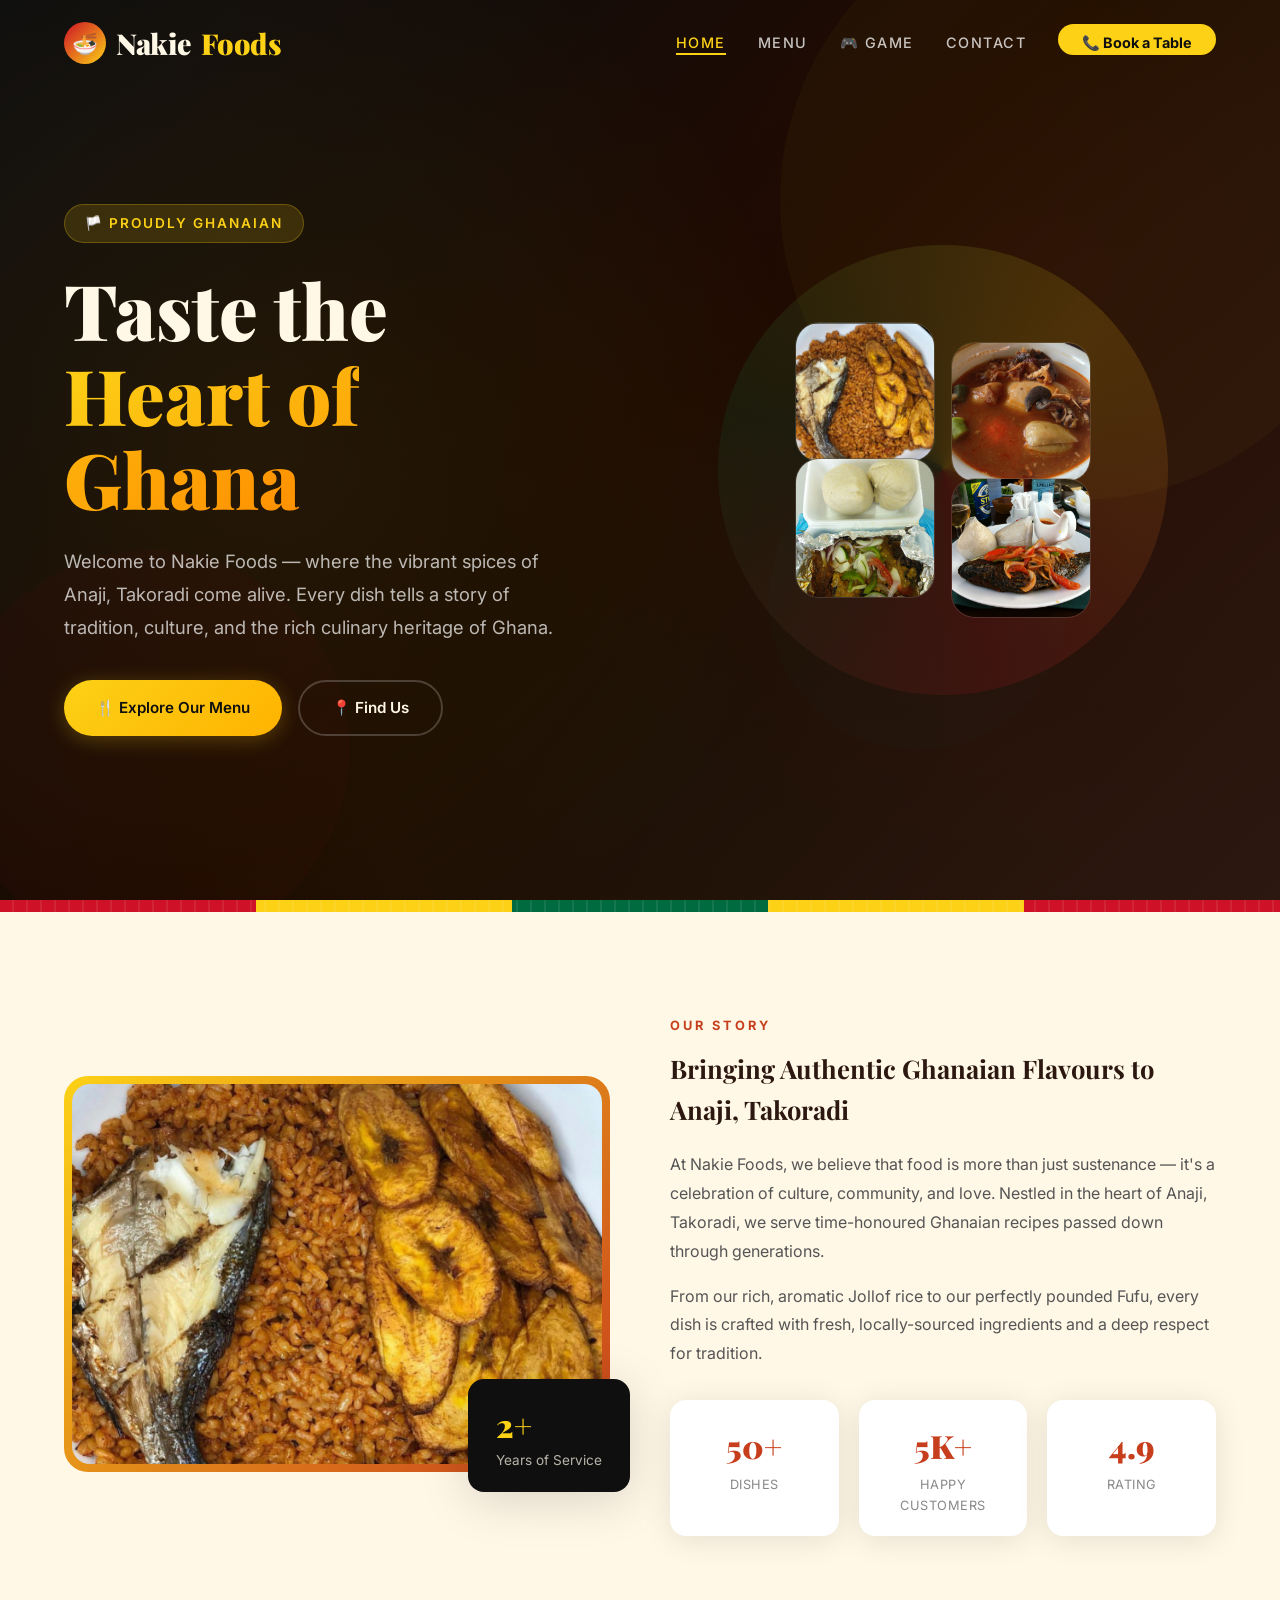
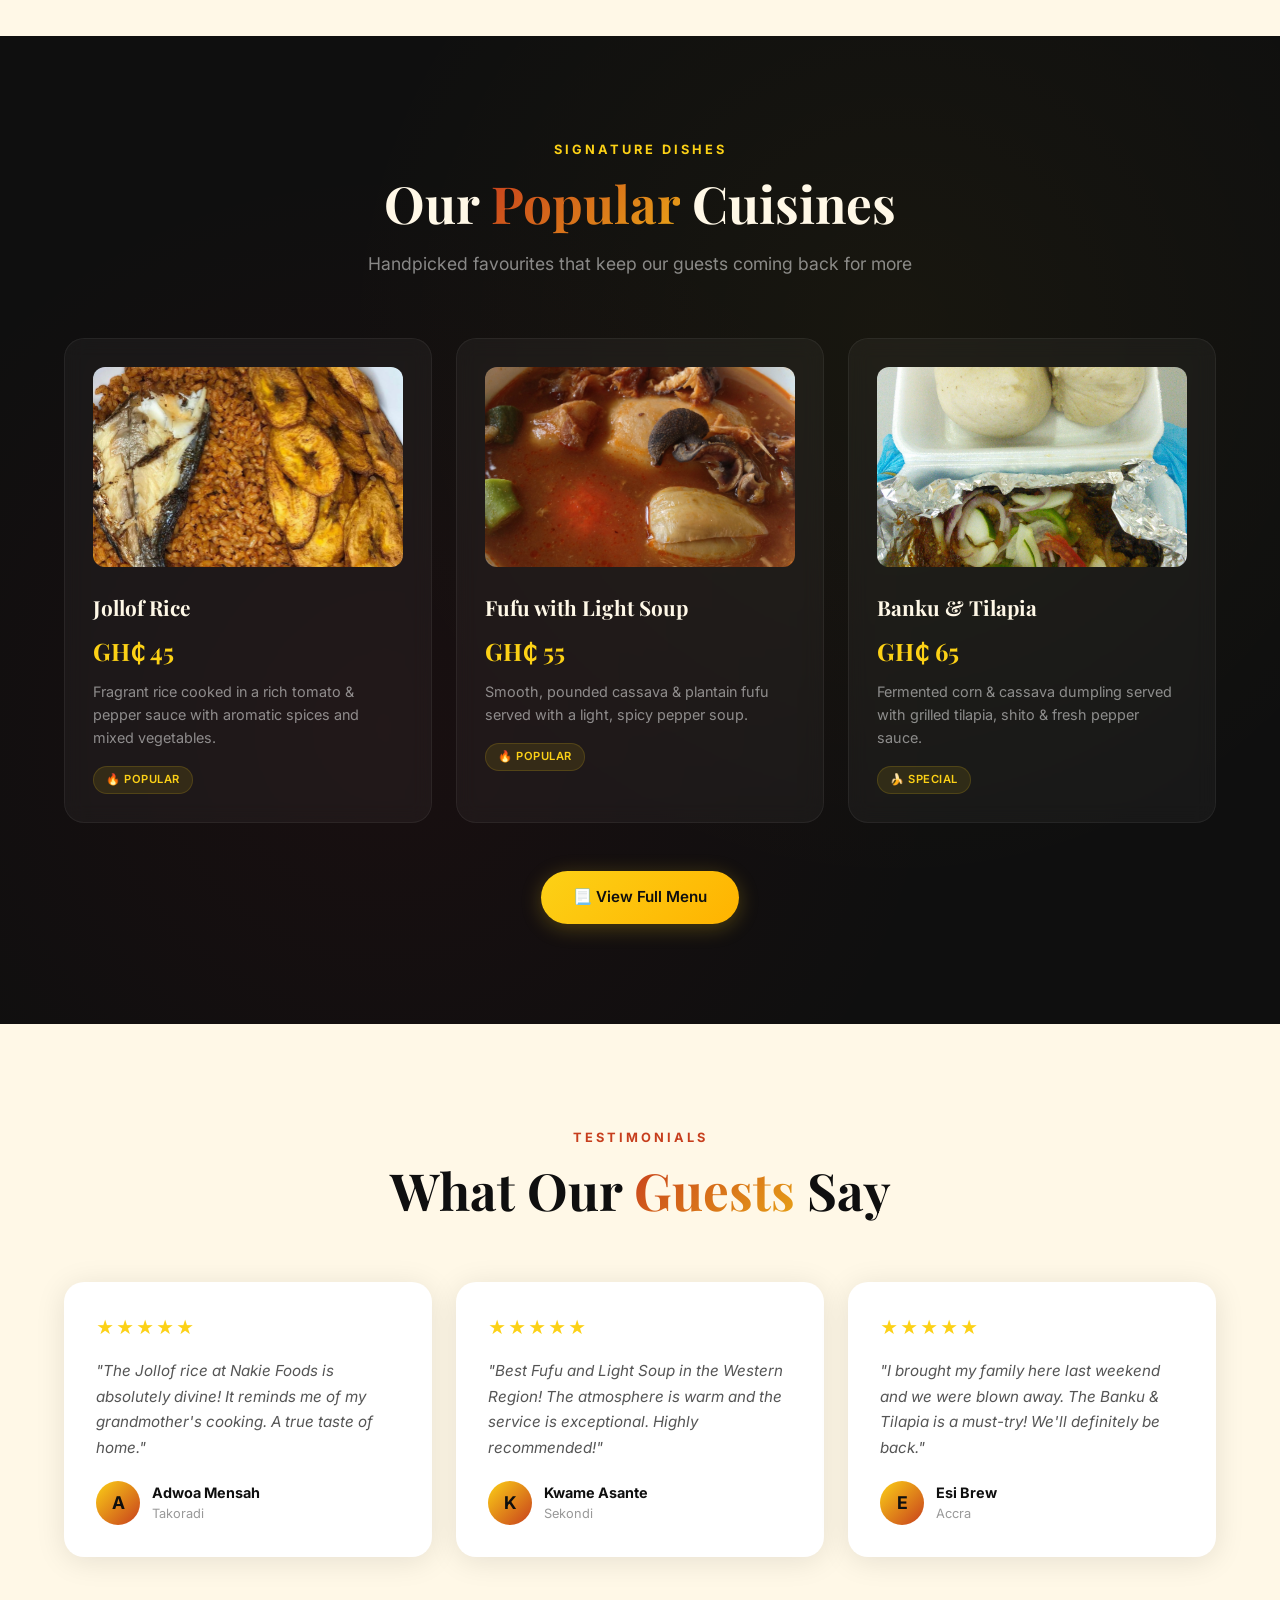
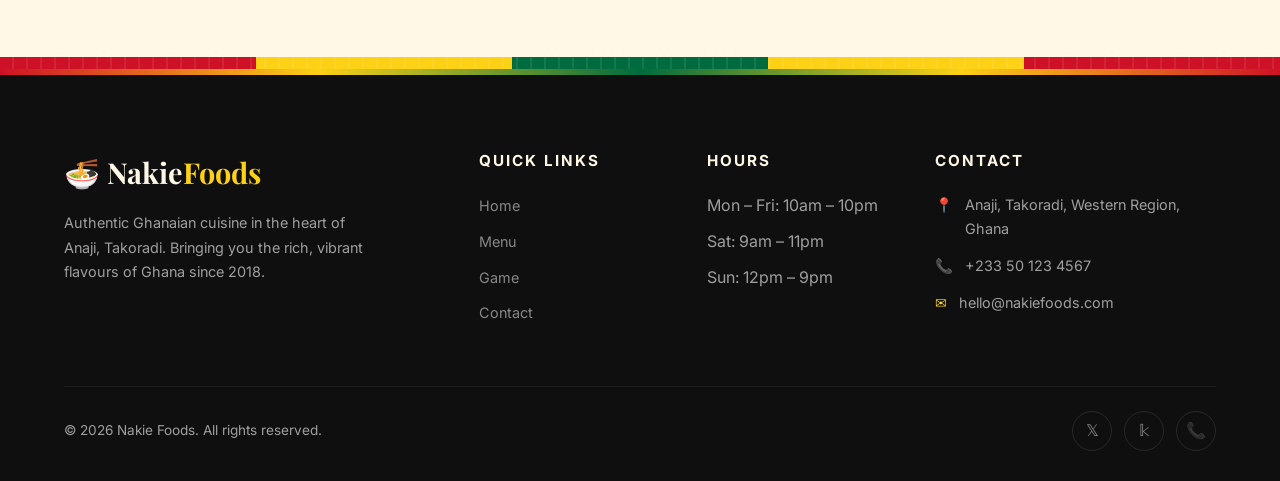
==== index.html @ 51af8682 "Initial commit - Nakie Foods restaurant website with fufu pounding mini-game" ====
<!DOCTYPE html>
<html lang="en">
<head>
  <meta charset="UTF-8">
  <meta name="viewport" content="width=device-width, initial-scale=1.0">
  <meta name="description" content="Nakie Foods - Authentic Ghanaian Cuisine in Anaji, Takoradi. Experience the rich flavors of Ghana with our traditional dishes.">
  <title>Nakie Foods | Authentic Ghanaian Cuisine – Anaji, Takoradi</title>
  <link rel="stylesheet" href="css/style.css">
</head>
<body>

<div class="loader" id="loader">
  <div class="loader-spinner"></div>
</div>

<nav class="nav" id="nav">
  <div class="container">
    <a href="index.html" class="nav-logo">
      <span class="logo-icon">&#127836;</span>
      Nakie<span>Foods</span>
    </a>
    <button class="hamburger" id="hamburger" aria-label="Menu">
      <span></span><span></span><span></span>
    </button>
    <ul class="nav-links" id="navLinks">
      <li><a href="index.html" class="active">Home</a></li>
      <li><a href="menu.html">Menu</a></li>
      <li><a href="game.html">&#127918; Game</a></li>
      <li><a href="contact.html">Contact</a></li>
      <li><a href="contact.html" class="nav-cta">&#128222; Book a Table</a></li>
    </ul>
  </div>
</nav>

<section class="hero">
  <div class="hero-pattern">
    <div class="shape"></div>
    <div class="shape"></div>
    <div class="shape"></div>
  </div>
  <div class="container">
    <div class="hero-content">
      <div class="hero-text">
        <div class="badge">&#127987;&#65039; Proudly Ghanaian</div>
        <h1>
          Taste the<br>
          <span class="highlight">Heart of Ghana</span>
        </h1>
        <p>
          Welcome to Nakie Foods — where the vibrant spices of Anaji, Takoradi come alive.
          Every dish tells a story of tradition, culture, and the rich culinary heritage of Ghana.
        </p>
        <div class="hero-buttons">
          <a href="menu.html" class="btn btn-primary">&#127860; Explore Our Menu</a>
          <a href="contact.html" class="btn btn-outline">&#128205; Find Us</a>
        </div>
      </div>
      <div class="hero-visual">
        <div class="plate"></div>
        <div class="food-grid">
          <div class="food-item">
            <img src="images/jollof-rice.jpg" alt="Jollof Rice" class="food-img" loading="lazy">
            <span>Jollof</span>
          </div>
          <div class="food-item">
            <img src="images/fufu-light-soup.jpg" alt="Fufu" class="food-img" loading="lazy">
            <span>Fufu</span>
          </div>
          <div class="food-item">
            <img src="images/banku-tilapia.jpg" alt="Banku &amp; Tilapia" class="food-img" loading="lazy">
            <span>Banku</span>
          </div>
          <div class="food-item">
            <img src="images/grilled-tilapia.jpg" alt="Grills" class="food-img" loading="lazy">
            <span>Grills</span>
          </div>
        </div>
      </div>
    </div>
  </div>
</section>

<div class="kente-strip"></div>

<section class="about" id="about">
  <div class="container">
    <div class="about-grid">
      <div class="about-image reveal">
        <div class="frame">
          <img src="images/jollof-rice.jpg" alt="Nakie Foods Jollof Rice" class="about-img">
        </div>
        <div class="floating-card">
          <div class="number">2+</div>
          <div class="label">Years of Service</div>
        </div>
      </div>
      <div class="about-text reveal">
        <span class="section-header" style="text-align:left;margin-bottom:16px;">
          <span class="subtitle">Our Story</span>
        </span>
        <h3>Bringing Authentic Ghanaian Flavours to Anaji, Takoradi</h3>
        <p>
          At Nakie Foods, we believe that food is more than just sustenance — it's a celebration
          of culture, community, and love. Nestled in the heart of Anaji, Takoradi, we serve
          time-honoured Ghanaian recipes passed down through generations.
        </p>
        <p>
          From our rich, aromatic Jollof rice to our perfectly pounded Fufu, every dish is
          crafted with fresh, locally-sourced ingredients and a deep respect for tradition.
        </p>
        <div class="about-stats">
          <div class="stat">
            <div class="number">50+</div>
            <div class="label">Dishes</div>
          </div>
          <div class="stat">
            <div class="number">5K+</div>
            <div class="label">Happy Customers</div>
          </div>
          <div class="stat">
            <div class="number">4.9</div>
            <div class="label">Rating</div>
          </div>
        </div>
      </div>
    </div>
  </div>
</section>

<section class="menu-preview" id="menu">
  <div class="container">
    <div class="section-header reveal">
      <span class="subtitle">Signature Dishes</span>
      <h2>Our <span class="highlight">Popular</span> Cuisines</h2>
      <p>Handpicked favourites that keep our guests coming back for more</p>
    </div>
    <div class="menu-grid">
      <div class="menu-card reveal">
        <img src="images/jollof-rice.jpg" alt="Jollof Rice" class="card-img" loading="lazy">
        <h3>Jollof Rice</h3>
        <div class="price">GH&#x20B5; 45</div>
        <p class="desc">Fragrant rice cooked in a rich tomato &amp; pepper sauce with aromatic spices and mixed vegetables.</p>
        <span class="tag">&#128293; Popular</span>
      </div>
      <div class="menu-card reveal">
        <img src="images/fufu-light-soup.jpg" alt="Fufu with Light Soup" class="card-img" loading="lazy">
        <h3>Fufu with Light Soup</h3>
        <div class="price">GH&#x20B5; 55</div>
        <p class="desc">Smooth, pounded cassava &amp; plantain fufu served with a light, spicy pepper soup.</p>
        <span class="tag">&#128293; Popular</span>
      </div>
      <div class="menu-card reveal">
        <img src="images/banku-tilapia.jpg" alt="Banku &amp; Tilapia" class="card-img" loading="lazy">
        <h3>Banku &amp; Tilapia</h3>
        <div class="price">GH&#x20B5; 65</div>
        <p class="desc">Fermented corn &amp; cassava dumpling served with grilled tilapia, shito &amp; fresh pepper sauce.</p>
        <span class="tag">&#127820; Special</span>
      </div>
    </div>
    <div class="menu-cta reveal">
      <a href="menu.html" class="btn btn-primary">&#128195; View Full Menu</a>
    </div>
  </div>
</section>

<section class="testimonials">
  <div class="container">
    <div class="section-header reveal">
      <span class="subtitle">Testimonials</span>
      <h2>What Our <span class="highlight">Guests</span> Say</h2>
    </div>
    <div class="testimonial-grid">
      <div class="testimonial-card reveal">
        <div class="stars">&#9733;&#9733;&#9733;&#9733;&#9733;</div>
        <blockquote>"The Jollof rice at Nakie Foods is absolutely divine! It reminds me of my grandmother's cooking. A true taste of home."</blockquote>
        <div class="author">
          <div class="avatar">A</div>
          <div>
            <div class="name">Adwoa Mensah</div>
            <div class="handle">Takoradi</div>
          </div>
        </div>
      </div>
      <div class="testimonial-card reveal">
        <div class="stars">&#9733;&#9733;&#9733;&#9733;&#9733;</div>
        <blockquote>"Best Fufu and Light Soup in the Western Region! The atmosphere is warm and the service is exceptional. Highly recommended!"</blockquote>
        <div class="author">
          <div class="avatar">K</div>
          <div>
            <div class="name">Kwame Asante</div>
            <div class="handle">Sekondi</div>
          </div>
        </div>
      </div>
      <div class="testimonial-card reveal">
        <div class="stars">&#9733;&#9733;&#9733;&#9733;&#9733;</div>
        <blockquote>"I brought my family here last weekend and we were blown away. The Banku &amp; Tilapia is a must-try! We'll definitely be back."</blockquote>
        <div class="author">
          <div class="avatar">E</div>
          <div>
            <div class="name">Esi Brew</div>
            <div class="handle">Accra</div>
          </div>
        </div>
      </div>
    </div>
  </div>
</section>

<div class="kente-strip"></div>

<footer class="footer">
  <div class="container">
    <div class="footer-grid">
      <div class="footer-brand">
        <h3>&#127836; Nakie<span>Foods</span></h3>
        <p>Authentic Ghanaian cuisine in the heart of Anaji, Takoradi. Bringing you the rich, vibrant flavours of Ghana since 2018.</p>
      </div>
      <div class="footer-col">
        <h4>Quick Links</h4>
        <ul>
          <li><a href="index.html">Home</a></li>
          <li><a href="menu.html">Menu</a></li>
          <li><a href="game.html">Game</a></li>
          <li><a href="contact.html">Contact</a></li>
        </ul>
      </div>
      <div class="footer-col">
        <h4>Hours</h4>
        <ul>
          <li>Mon – Fri: 10am – 10pm</li>
          <li>Sat: 9am – 11pm</li>
          <li>Sun: 12pm – 9pm</li>
        </ul>
      </div>
      <div class="footer-col">
        <h4>Contact</h4>
        <div class="contact-item">
          <span class="icon">&#128205;</span>
          <span>Anaji, Takoradi, Western Region, Ghana</span>
        </div>
        <div class="contact-item">
          <span class="icon">&#128222;</span>
          <span>+233 50 123 4567</span>
        </div>
        <div class="contact-item">
          <span class="icon">&#9993;</span>
          <span>hello@nakiefoods.com</span>
        </div>
      </div>
    </div>
    <div class="footer-bottom">
      <span>&copy; 2026 Nakie Foods. All rights reserved.</span>
      <div class="footer-socials">
        <a href="#" aria-label="Instagram">&#120143;</a>
        <a href="#" aria-label="Facebook">&#120156;</a>
        <a href="#" aria-label="WhatsApp">&#128222;</a>
      </div>
    </div>
  </div>
</footer>

<script src="js/script.js"></script>
</body>
</html>
---- css/style.css ----
@import url('https://fonts.googleapis.com/css2?family=Playfair+Display:ital,wght@0,400;0,700;0,900;1,700&family=Inter:wght@300;400;600;700;800&family=DM+Sans:wght@400;500;700&display=swap');

:root {
  --red: #CE1126;
  --gold: #FCD116;
  --green: #006B3F;
  --black: #0F0F0F;
  --cream: #FFF8E7;
  --terracotta: #C73E1D;
  --warm-brown: #8B4513;
  --dark-brown: #2C1810;
  --spice: #E8A317;
  --font-display: 'Playfair Display', serif;
  --font-body: 'Inter', sans-serif;
  --font-alt: 'DM Sans', sans-serif;
  --shadow: 0 4px 30px rgba(0,0,0,0.1);
  --shadow-lg: 0 8px 50px rgba(0,0,0,0.15);
  --transition: 0.4s cubic-bezier(0.25, 0.46, 0.45, 0.94);
}

*, *::before, *::after { margin: 0; padding: 0; box-sizing: border-box; }

html {
  scroll-behavior: smooth;
  font-size: 16px;
}

body {
  font-family: var(--font-body);
  color: var(--black);
  background: var(--cream);
  overflow-x: hidden;
  line-height: 1.6;
}

::selection {
  background: var(--gold);
  color: var(--black);
}

.container {
  max-width: 1200px;
  margin: 0 auto;
  padding: 0 24px;
}

/* ─── PATTERN OVERLAYS ─── */
.pattern-bg {
  position: relative;
}
.pattern-bg::before {
  content: '';
  position: absolute;
  inset: 0;
  opacity: 0.04;
  background-image:
    repeating-linear-gradient(45deg, var(--black) 0px, var(--black) 2px, transparent 2px, transparent 8px),
    repeating-linear-gradient(-45deg, var(--black) 0px, var(--black) 2px, transparent 2px, transparent 8px);
  pointer-events: none;
}

.kente-strip {
  height: 12px;
  background: linear-gradient(
    90deg,
    var(--red) 0%, var(--red) 20%,
    var(--gold) 20%, var(--gold) 40%,
    var(--green) 40%, var(--green) 60%,
    var(--gold) 60%, var(--gold) 80%,
    var(--red) 80%, var(--red) 100%
  );
  position: relative;
}
.kente-strip::after {
  content: '';
  position: absolute;
  inset: 0;
  background: repeating-linear-gradient(
    90deg,
    transparent, transparent 12px,
    rgba(255,255,255,0.08) 12px, rgba(255,255,255,0.08) 14px
  );
}

/* ─── LOADER ─── */
.loader {
  position: fixed;
  inset: 0;
  background: var(--black);
  display: flex;
  align-items: center;
  justify-content: center;
  z-index: 99999;
  transition: opacity 0.8s ease, visibility 0.8s ease;
}
.loader.hidden {
  opacity: 0;
  visibility: hidden;
}
.loader-spinner {
  width: 60px;
  height: 60px;
  border-radius: 50%;
  border: 4px solid var(--gold);
  border-top-color: var(--red);
  animation: spin 0.8s linear infinite;
}
@keyframes spin { to { transform: rotate(360deg); } }

/* ─── NAV ─── */
.nav {
  position: fixed;
  top: 0;
  left: 0;
  right: 0;
  z-index: 9999;
  padding: 20px 0;
  transition: all var(--transition);
}
.nav.scrolled {
  background: rgba(15,15,15,0.95);
  backdrop-filter: blur(20px);
  padding: 12px 0;
  box-shadow: 0 4px 30px rgba(0,0,0,0.3);
}
.nav .container {
  display: flex;
  align-items: center;
  justify-content: space-between;
}
.nav-logo {
  font-family: var(--font-display);
  font-size: 1.8rem;
  font-weight: 900;
  color: var(--cream);
  text-decoration: none;
  letter-spacing: -0.5px;
  display: flex;
  align-items: center;
  gap: 10px;
}
.nav-logo span {
  color: var(--gold);
}
.nav-logo .logo-icon {
  width: 42px;
  height: 42px;
  background: linear-gradient(135deg, var(--red), var(--gold));
  border-radius: 50%;
  display: flex;
  align-items: center;
  justify-content: center;
  font-size: 1.3rem;
}
.nav-links {
  display: flex;
  list-style: none;
  gap: 32px;
  align-items: center;
}
.nav-links a {
  color: rgba(255,255,255,0.75);
  text-decoration: none;
  font-size: 0.9rem;
  font-weight: 500;
  text-transform: uppercase;
  letter-spacing: 1.5px;
  transition: color var(--transition);
  position: relative;
  padding-bottom: 4px;
}
.nav-links a::after {
  content: '';
  position: absolute;
  bottom: 0;
  left: 0;
  width: 0;
  height: 2px;
  background: var(--gold);
  transition: width var(--transition);
}
.nav-links a:hover { color: var(--cream); }
.nav-links a:hover::after { width: 100%; }
.nav-links a.active { color: var(--gold); }
.nav-links a.active::after { width: 100%; }

.nav-cta {
  background: var(--gold);
  color: var(--black) !important;
  padding: 10px 24px;
  border-radius: 50px;
  font-weight: 700 !important;
  text-transform: none !important;
  letter-spacing: 0 !important;
  transition: all var(--transition) !important;
}
.nav-cta::after { display: none !important; }
.nav-cta:hover {
  background: var(--cream) !important;
  transform: translateY(-2px);
  box-shadow: 0 8px 25px rgba(252,209,22,0.3);
}

.hamburger {
  display: none;
  flex-direction: column;
  gap: 5px;
  cursor: pointer;
  background: none;
  border: none;
  padding: 4px;
}
.hamburger span {
  width: 28px;
  height: 2.5px;
  background: var(--cream);
  transition: all var(--transition);
  border-radius: 2px;
}
.hamburger.active span:nth-child(1) { transform: rotate(45deg) translate(5px, 5px); }
.hamburger.active span:nth-child(2) { opacity: 0; }
.hamburger.active span:nth-child(3) { transform: rotate(-45deg) translate(5px, -5px); }

/* ─── HERO ─── */
.hero {
  min-height: 100vh;
  display: flex;
  align-items: center;
  position: relative;
  background: linear-gradient(135deg, var(--black) 0%, #1a0a00 50%, var(--dark-brown) 100%);
  overflow: hidden;
}
.hero::before {
  content: '';
  position: absolute;
  inset: 0;
  background:
    radial-gradient(circle at 20% 50%, rgba(252,209,22,0.06) 0%, transparent 50%),
    radial-gradient(circle at 80% 30%, rgba(206,17,38,0.05) 0%, transparent 50%),
    radial-gradient(circle at 50% 80%, rgba(0,107,63,0.04) 0%, transparent 50%);
  pointer-events: none;
}

.hero-pattern {
  position: absolute;
  inset: 0;
  overflow: hidden;
  pointer-events: none;
}
.hero-pattern .shape {
  position: absolute;
  border-radius: 50%;
  opacity: 0.03;
}
.hero-pattern .shape:nth-child(1) {
  width: 600px;
  height: 600px;
  background: var(--gold);
  top: -100px;
  right: -100px;
  animation: float 20s ease-in-out infinite;
}
.hero-pattern .shape:nth-child(2) {
  width: 400px;
  height: 400px;
  background: var(--red);
  bottom: -50px;
  left: -50px;
  animation: float 25s ease-in-out infinite reverse;
}
.hero-pattern .shape:nth-child(3) {
  width: 300px;
  height: 300px;
  background: var(--green);
  top: 50%;
  left: 60%;
  animation: float 18s ease-in-out infinite;
}

@keyframes float {
  0%, 100% { transform: translate(0, 0) rotate(0deg); }
  33% { transform: translate(30px, -30px) rotate(5deg); }
  66% { transform: translate(-20px, 20px) rotate(-3deg); }
}

.hero-content {
  position: relative;
  z-index: 2;
  display: grid;
  grid-template-columns: 1fr 1fr;
  gap: 60px;
  align-items: center;
  padding: 120px 0 80px;
}

.hero-text .badge {
  display: inline-block;
  background: rgba(252,209,22,0.15);
  color: var(--gold);
  padding: 8px 20px;
  border-radius: 50px;
  font-size: 0.85rem;
  font-weight: 600;
  text-transform: uppercase;
  letter-spacing: 2px;
  margin-bottom: 24px;
  border: 1px solid rgba(252,209,22,0.25);
  backdrop-filter: blur(10px);
}

.hero-text h1 {
  font-family: var(--font-display);
  font-size: clamp(2.8rem, 6vw, 5rem);
  color: var(--cream);
  line-height: 1.1;
  margin-bottom: 24px;
  font-weight: 900;
}
.hero-text h1 .highlight {
  background: linear-gradient(135deg, var(--gold), #FF8F00);
  -webkit-background-clip: text;
  -webkit-text-fill-color: transparent;
  background-clip: text;
}

.hero-text p {
  color: rgba(255,255,255,0.7);
  font-size: 1.15rem;
  line-height: 1.8;
  margin-bottom: 36px;
  max-width: 520px;
}

.hero-buttons {
  display: flex;
  gap: 16px;
  flex-wrap: wrap;
}

.btn {
  display: inline-flex;
  align-items: center;
  gap: 10px;
  padding: 14px 32px;
  border-radius: 50px;
  font-weight: 600;
  font-size: 0.95rem;
  text-decoration: none;
  transition: all var(--transition);
  border: none;
  cursor: pointer;
  font-family: var(--font-body);
}
.btn-primary {
  background: linear-gradient(135deg, var(--gold), #FFB300);
  color: var(--black);
  box-shadow: 0 4px 20px rgba(252,209,22,0.25);
}
.btn-primary:hover {
  transform: translateY(-3px);
  box-shadow: 0 8px 35px rgba(252,209,22,0.35);
}
.btn-outline {
  border: 2px solid rgba(255,255,255,0.2);
  color: var(--cream);
  background: transparent;
}
.btn-outline:hover {
  border-color: var(--gold);
  color: var(--gold);
  background: rgba(252,209,22,0.1);
}

.hero-visual {
  position: relative;
  display: flex;
  justify-content: center;
  align-items: center;
}
.hero-visual .plate {
  width: 450px;
  height: 450px;
  border-radius: 50%;
  background: conic-gradient(from 45deg, var(--gold), var(--red), var(--green), var(--gold));
  opacity: 0.15;
  position: absolute;
  animation: pulse 4s ease-in-out infinite;
}
@keyframes pulse {
  0%, 100% { transform: scale(1); opacity: 0.15; }
  50% { transform: scale(1.05); opacity: 0.2; }
}

.hero-visual .food-grid {
  display: grid;
  grid-template-columns: 1fr 1fr;
  gap: 16px;
  position: relative;
  z-index: 1;
}
.hero-visual .food-item {
  width: 140px;
  height: 140px;
  border-radius: 24px;
  display: flex;
  flex-direction: column;
  align-items: center;
  justify-content: center;
  font-size: 2.5rem;
  background: rgba(255,255,255,0.05);
  backdrop-filter: blur(10px);
  border: 1px solid rgba(255,255,255,0.08);
  transition: all var(--transition);
  cursor: default;
  gap: 8px;
  position: relative;
  overflow: hidden;
}
.hero-visual .food-item span {
  font-size: 0.7rem;
  color: rgba(255,255,255,0.5);
  font-weight: 500;
  text-transform: uppercase;
  letter-spacing: 1px;
}
.hero-visual .food-item .food-img {
  width: 100%;
  height: 100%;
  object-fit: cover;
  border-radius: 20px;
  position: absolute;
  inset: 0;
}
.hero-visual .food-item:hover {
  background: rgba(255,255,255,0.1);
  transform: translateY(-8px) scale(1.02);
  border-color: rgba(252,209,22,0.3);
}
.hero-visual .food-item:nth-child(2) { transform: translateY(20px); }
.hero-visual .food-item:nth-child(3) { transform: translateY(-20px); }
.hero-visual .food-item:nth-child(4) { transform: translateY(0); }

/* ─── SECTION HEADERS ─── */
.section-header {
  text-align: center;
  margin-bottom: 60px;
}
.section-header .subtitle {
  display: inline-block;
  color: var(--terracotta);
  font-weight: 700;
  text-transform: uppercase;
  letter-spacing: 3px;
  font-size: 0.8rem;
  margin-bottom: 12px;
}
.section-header h2 {
  font-family: var(--font-display);
  font-size: clamp(2rem, 4vw, 3.2rem);
  color: var(--black);
  line-height: 1.2;
}
.section-header h2 .highlight {
  background: linear-gradient(135deg, var(--terracotta), var(--spice));
  -webkit-background-clip: text;
  -webkit-text-fill-color: transparent;
  background-clip: text;
}
.section-header p {
  color: #666;
  margin-top: 16px;
  font-size: 1.1rem;
  max-width: 600px;
  margin-left: auto;
  margin-right: auto;
}

/* ─── ABOUT SECTION ─── */
.about {
  padding: 100px 0;
  background: var(--cream);
}
.about-grid {
  display: grid;
  grid-template-columns: 1fr 1fr;
  gap: 60px;
  align-items: center;
}
.about-image {
  position: relative;
}
.about-image .frame {
  position: relative;
  border-radius: 24px;
  overflow: hidden;
  background: linear-gradient(135deg, var(--gold), var(--terracotta));
  padding: 8px;
}
.about-image .frame-inner {
  background: var(--cream);
  border-radius: 20px;
  padding: 40px;
  min-height: 380px;
  display: flex;
  flex-direction: column;
  align-items: center;
  justify-content: center;
  text-align: center;
}
.about-image .frame-inner .big-emoji {
  font-size: 5rem;
  margin-bottom: 16px;
}
.about-image .frame-inner h3 {
  font-family: var(--font-display);
  font-size: 1.8rem;
  color: var(--dark-brown);
}
.about-image .frame-inner p {
  color: #888;
  font-style: italic;
  margin-top: 8px;
}

.about-image .floating-card {
  position: absolute;
  bottom: -20px;
  right: -20px;
  background: var(--black);
  color: var(--cream);
  padding: 20px 28px;
  border-radius: 16px;
  box-shadow: var(--shadow-lg);
}
.about-img {
  width: 100%;
  height: 380px;
  object-fit: cover;
  border-radius: 18px;
  display: block;
}
.about-image .floating-card .number {
  font-family: var(--font-display);
  font-size: 2rem;
  font-weight: 900;
  color: var(--gold);
}
.about-image .floating-card .label {
  font-size: 0.85rem;
  opacity: 0.7;
}

.about-text h3 {
  font-family: var(--font-display);
  font-size: 1.6rem;
  margin-bottom: 20px;
  color: var(--dark-brown);
}
.about-text p {
  color: #555;
  line-height: 1.8;
  margin-bottom: 16px;
}
.about-stats {
  display: grid;
  grid-template-columns: repeat(3, 1fr);
  gap: 20px;
  margin-top: 32px;
}
.about-stats .stat {
  text-align: center;
  padding: 20px;
  background: white;
  border-radius: 16px;
  box-shadow: var(--shadow);
  transition: transform var(--transition);
}
.about-stats .stat:hover {
  transform: translateY(-4px);
}
.about-stats .stat .number {
  font-family: var(--font-display);
  font-size: 2rem;
  font-weight: 900;
  color: var(--terracotta);
}
.about-stats .stat .label {
  font-size: 0.8rem;
  color: #888;
  margin-top: 4px;
  text-transform: uppercase;
  letter-spacing: 0.5px;
}

/* ─── MENU PREVIEW ─── */
.menu-preview {
  padding: 100px 0;
  background: var(--black);
  position: relative;
}
.menu-preview::before {
  content: '';
  position: absolute;
  inset: 0;
  background:
    radial-gradient(circle at 30% 70%, rgba(206,17,38,0.05) 0%, transparent 50%),
    radial-gradient(circle at 70% 30%, rgba(252,209,22,0.04) 0%, transparent 50%);
  pointer-events: none;
}
.menu-preview .section-header h2 { color: var(--cream); }
.menu-preview .section-header p { color: rgba(255,255,255,0.5); }
.menu-preview .section-header .subtitle { color: var(--gold); }

.menu-grid {
  display: grid;
  grid-template-columns: repeat(auto-fit, minmax(320px, 1fr));
  gap: 24px;
  position: relative;
  z-index: 1;
}

.menu-card {
  background: rgba(255,255,255,0.04);
  backdrop-filter: blur(10px);
  border: 1px solid rgba(255,255,255,0.06);
  border-radius: 20px;
  padding: 28px;
  transition: all var(--transition);
  cursor: default;
  position: relative;
  overflow: hidden;
}
.menu-card::before {
  content: '';
  position: absolute;
  top: 0;
  left: 0;
  right: 0;
  height: 3px;
  background: linear-gradient(90deg, var(--gold), var(--red), var(--green));
  transform: scaleX(0);
  transition: transform var(--transition);
  transform-origin: left;
}
.menu-card:hover {
  background: rgba(255,255,255,0.07);
  border-color: rgba(252,209,22,0.15);
  transform: translateY(-6px);
}
.menu-card:hover::before { transform: scaleX(1); }

.menu-card .card-img {
  width: 100%;
  height: 200px;
  object-fit: cover;
  border-radius: 12px;
  margin-bottom: 16px;
  transition: transform var(--transition);
}
.menu-card:hover .card-img {
  transform: scale(1.03);
}
.menu-card .card-icon {
  font-size: 2.5rem;
  margin-bottom: 16px;
}
.menu-card h3 {
  font-family: var(--font-display);
  color: var(--cream);
  font-size: 1.3rem;
  margin-bottom: 8px;
}
.menu-card .price {
  font-family: var(--font-display);
  font-size: 1.5rem;
  color: var(--gold);
  font-weight: 700;
}
.menu-card .desc {
  color: rgba(255,255,255,0.5);
  font-size: 0.9rem;
  line-height: 1.6;
  margin: 10px 0 16px;
}
.menu-card .tag {
  display: inline-block;
  padding: 4px 12px;
  border-radius: 50px;
  font-size: 0.7rem;
  font-weight: 600;
  text-transform: uppercase;
  letter-spacing: 0.5px;
  background: rgba(252,209,22,0.1);
  color: var(--gold);
  border: 1px solid rgba(252,209,22,0.15);
}

.menu-cta {
  text-align: center;
  margin-top: 48px;
}

/* ─── TESTIMONIALS ─── */
.testimonials {
  padding: 100px 0;
  background: var(--cream);
}
.testimonial-grid {
  display: grid;
  grid-template-columns: repeat(auto-fit, minmax(340px, 1fr));
  gap: 24px;
}
.testimonial-card {
  background: white;
  border-radius: 20px;
  padding: 32px;
  box-shadow: var(--shadow);
  transition: transform var(--transition);
  position: relative;
}
.testimonial-card:hover {
  transform: translateY(-4px);
}
.testimonial-card .stars {
  color: var(--gold);
  font-size: 1.1rem;
  margin-bottom: 16px;
  letter-spacing: 2px;
}
.testimonial-card blockquote {
  color: #555;
  font-style: italic;
  line-height: 1.7;
  font-size: 0.95rem;
  margin-bottom: 20px;
}
.testimonial-card .author {
  display: flex;
  align-items: center;
  gap: 12px;
}
.testimonial-card .author .avatar {
  width: 44px;
  height: 44px;
  border-radius: 50%;
  background: linear-gradient(135deg, var(--gold), var(--terracotta));
  display: flex;
  align-items: center;
  justify-content: center;
  font-weight: 700;
  font-size: 1.1rem;
  color: var(--black);
}
.testimonial-card .author .name {
  font-weight: 700;
  font-size: 0.9rem;
  color: var(--black);
}
.testimonial-card .author .handle {
  font-size: 0.8rem;
  color: #999;
}

/* ─── FOOTER ─── */
.footer {
  background: var(--black);
  color: rgba(255,255,255,0.6);
  padding: 80px 0 30px;
  position: relative;
}
.footer::before {
  content: '';
  position: absolute;
  top: 0;
  left: 0;
  right: 0;
  height: 6px;
  background: linear-gradient(90deg, var(--red), var(--gold), var(--green), var(--gold), var(--red));
}
.footer-grid {
  display: grid;
  grid-template-columns: 2fr 1fr 1fr 1.5fr;
  gap: 40px;
  margin-bottom: 50px;
}
.footer-brand h3 {
  font-family: var(--font-display);
  font-size: 1.8rem;
  color: var(--cream);
  margin-bottom: 16px;
}
.footer-brand h3 span { color: var(--gold); }
.footer-brand p {
  font-size: 0.9rem;
  line-height: 1.7;
  max-width: 320px;
}
.footer-col h4 {
  color: var(--cream);
  font-size: 0.95rem;
  text-transform: uppercase;
  letter-spacing: 2px;
  margin-bottom: 20px;
  font-weight: 700;
}
.footer-col ul {
  list-style: none;
}
.footer-col ul li { margin-bottom: 10px; }
.footer-col ul a {
  color: rgba(255,255,255,0.5);
  text-decoration: none;
  font-size: 0.9rem;
  transition: color var(--transition);
}
.footer-col ul a:hover { color: var(--gold); }
.footer-col .contact-item {
  display: flex;
  gap: 12px;
  margin-bottom: 14px;
  font-size: 0.9rem;
}
.footer-col .contact-item .icon {
  color: var(--gold);
  flex-shrink: 0;
}

.footer-bottom {
  border-top: 1px solid rgba(255,255,255,0.06);
  padding-top: 24px;
  display: flex;
  justify-content: space-between;
  align-items: center;
  flex-wrap: wrap;
  gap: 16px;
  font-size: 0.85rem;
}
.footer-socials {
  display: flex;
  gap: 12px;
}
.footer-socials a {
  width: 40px;
  height: 40px;
  border-radius: 50%;
  border: 1px solid rgba(255,255,255,0.1);
  display: flex;
  align-items: center;
  justify-content: center;
  color: rgba(255,255,255,0.5);
  text-decoration: none;
  transition: all var(--transition);
  font-size: 1rem;
}
.footer-socials a:hover {
  border-color: var(--gold);
  color: var(--gold);
  background: rgba(252,209,22,0.1);
}

@keyframes fadeIn {
  from { opacity: 0; transform: translateY(10px); }
  to { opacity: 1; transform: translateY(0); }
}

/* ─── SCROLL ANIMATIONS ─── */
.reveal {
  opacity: 0;
  transform: translateY(40px);
  transition: all 0.8s cubic-bezier(0.25, 0.46, 0.45, 0.94);
}
.reveal.visible {
  opacity: 1;
  transform: translateY(0);
}

/* ─── MENU PAGE ─── */
.page-hero {
  min-height: 50vh;
  display: flex;
  align-items: center;
  justify-content: center;
  text-align: center;
  background: linear-gradient(135deg, var(--black) 0%, #1a0a00 100%);
  position: relative;
  overflow: hidden;
  padding-top: 80px;
}
.page-hero::before {
  content: '';
  position: absolute;
  inset: 0;
  background: radial-gradient(circle at 30% 50%, rgba(252,209,22,0.05), transparent 60%);
}
.page-hero h1 {
  font-family: var(--font-display);
  font-size: clamp(2.5rem, 5vw, 4rem);
  color: var(--cream);
  position: relative;
  z-index: 1;
}
.page-hero h1 .highlight {
  background: linear-gradient(135deg, var(--gold), #FF8F00);
  -webkit-background-clip: text;
  -webkit-text-fill-color: transparent;
  background-clip: text;
}
.page-hero p {
  color: rgba(255,255,255,0.6);
  font-size: 1.1rem;
  margin-top: 16px;
  position: relative;
  z-index: 1;
}

.full-menu {
  padding: 80px 0;
  background: var(--cream);
}
.menu-tabs {
  display: flex;
  justify-content: center;
  gap: 12px;
  margin-bottom: 48px;
  flex-wrap: wrap;
}
.menu-tab {
  padding: 10px 28px;
  border-radius: 50px;
  border: 2px solid rgba(0,0,0,0.06);
  background: white;
  font-family: var(--font-body);
  font-size: 0.9rem;
  font-weight: 600;
  cursor: pointer;
  transition: all var(--transition);
  color: #666;
}
.menu-tab:hover {
  border-color: var(--gold);
  color: var(--black);
}
.menu-tab.active {
  background: var(--black);
  color: var(--cream);
  border-color: var(--black);
}

.menu-section {
  display: none;
}
.menu-section.active {
  display: block;
}

.menu-items {
  display: grid;
  grid-template-columns: repeat(auto-fit, minmax(280px, 1fr));
  gap: 20px;
}
.menu-item {
  background: white;
  border-radius: 16px;
  padding: 24px;
  box-shadow: var(--shadow);
  display: flex;
  align-items: flex-start;
  gap: 20px;
  transition: all var(--transition);
}
.menu-item:hover {
  transform: translateY(-3px);
  box-shadow: var(--shadow-lg);
}
.menu-item .item-icon {
  font-size: 2.2rem;
  width: 60px;
  height: 60px;
  display: flex;
  align-items: center;
  justify-content: center;
  background: rgba(252,209,22,0.08);
  border-radius: 12px;
  flex-shrink: 0;
}
.menu-item .item-img {
  width: 100px;
  height: 100px;
  object-fit: cover;
  border-radius: 14px;
  flex-shrink: 0;
}
.menu-item-block {
  display: flex;
  flex-direction: column;
  background: white;
  border-radius: 16px;
  overflow: hidden;
  box-shadow: var(--shadow);
  transition: all var(--transition);
}
.menu-item-block:hover {
  transform: translateY(-3px);
  box-shadow: var(--shadow-lg);
}
.menu-item-block .item-img-full {
  width: 100%;
  height: 200px;
  object-fit: cover;
}
.menu-item-block .item-body {
  padding: 20px;
}
.menu-item .item-info { flex: 1; }
.menu-item .item-info h3,
.menu-item-block .item-body h3 {
  font-family: var(--font-display);
  font-size: 1.1rem;
  margin-bottom: 4px;
  color: var(--dark-brown);
}
.menu-item .item-info .desc,
.menu-item-block .item-body .desc {
  font-size: 0.85rem;
  color: #888;
  margin-bottom: 8px;
}
.menu-item .item-info .meta,
.menu-item-block .item-body .meta {
  display: flex;
  gap: 12px;
  align-items: center;
}
.menu-item .item-info .price,
.menu-item-block .item-body .price {
  font-family: var(--font-display);
  font-size: 1.2rem;
  font-weight: 700;
  color: var(--terracotta);
}
.menu-item .item-info .badge,
.menu-item-block .item-body .badge {
  display: inline-block;
  padding: 2px 10px;
  border-radius: 50px;
  font-size: 0.65rem;
  font-weight: 600;
  text-transform: uppercase;
  background: rgba(0,107,63,0.08);
  color: var(--green);
}
.menu-item .item-info .badge.hot,
.menu-item-block .item-body .badge.hot {
  background: rgba(206,17,38,0.08);
  color: var(--red);
}
.menu-item .item-info .badge.popular,
.menu-item-block .item-body .badge.popular {
  background: rgba(252,209,22,0.15);
  color: #B8860B;
}

/* ─── CONTACT PAGE ─── */
.contact-section {
  padding: 80px 0;
  background: var(--cream);
}
.contact-grid {
  display: grid;
  grid-template-columns: 1fr 1fr;
  gap: 60px;
}
.contact-info h3 {
  font-family: var(--font-display);
  font-size: 1.6rem;
  color: var(--dark-brown);
  margin-bottom: 16px;
}
.contact-info > p {
  color: #666;
  line-height: 1.7;
  margin-bottom: 32px;
}
.contact-details {
  display: flex;
  flex-direction: column;
  gap: 20px;
  margin-bottom: 32px;
}
.contact-detail {
  display: flex;
  gap: 16px;
  align-items: flex-start;
}
.contact-detail .icon {
  width: 48px;
  height: 48px;
  border-radius: 12px;
  background: rgba(252,209,22,0.1);
  display: flex;
  align-items: center;
  justify-content: center;
  font-size: 1.3rem;
  flex-shrink: 0;
}
.contact-detail .info h4 {
  font-size: 0.9rem;
  font-weight: 700;
  margin-bottom: 2px;
  color: var(--black);
}
.contact-detail .info p {
  font-size: 0.9rem;
  color: #666;
}
.contact-map {
  border-radius: 20px;
  overflow: hidden;
  box-shadow: var(--shadow);
  background: linear-gradient(135deg, var(--gold), var(--terracotta));
  padding: 6px;
}
.contact-map .map-inner {
  background: var(--cream);
  border-radius: 16px;
  padding: 40px;
  text-align: center;
  min-height: 280px;
  display: flex;
  flex-direction: column;
  align-items: center;
  justify-content: center;
}
.contact-map .map-inner .big-emoji {
  font-size: 4rem;
  margin-bottom: 16px;
}
.contact-map .map-inner h4 {
  font-family: var(--font-display);
  font-size: 1.4rem;
  color: var(--dark-brown);
}
.contact-map .map-inner p {
  color: #666;
  margin-top: 8px;
}

.contact-form {
  background: white;
  border-radius: 20px;
  padding: 40px;
  box-shadow: var(--shadow);
}
.contact-form h3 {
  font-family: var(--font-display);
  font-size: 1.4rem;
  margin-bottom: 24px;
  color: var(--dark-brown);
}
.form-group {
  margin-bottom: 20px;
}
.form-group label {
  display: block;
  font-size: 0.85rem;
  font-weight: 600;
  margin-bottom: 6px;
  color: #333;
}
.form-group input,
.form-group textarea,
.form-group select {
  width: 100%;
  padding: 14px 18px;
  border: 2px solid rgba(0,0,0,0.06);
  border-radius: 12px;
  font-family: var(--font-body);
  font-size: 0.9rem;
  transition: border-color var(--transition);
  background: #FAFAFA;
  outline: none;
}
.form-group input:focus,
.form-group textarea:focus,
.form-group select:focus {
  border-color: var(--gold);
  background: white;
}
.form-group textarea {
  min-height: 120px;
  resize: vertical;
}
.form-row {
  display: grid;
  grid-template-columns: 1fr 1fr;
  gap: 16px;
}

/* ─── RESPONSIVE ─── */
@media (max-width: 968px) {
  .hero-content {
    grid-template-columns: 1fr;
    text-align: center;
    gap: 40px;
  }
  .hero-text p { margin-left: auto; margin-right: auto; }
  .hero-buttons { justify-content: center; }
  .hero-visual .food-item { width: 110px; height: 110px; font-size: 2rem; }
  .hero-visual .plate { width: 330px; height: 330px; }
  .about-grid { grid-template-columns: 1fr; }
  .about-image .floating-card { right: 0; }
  .footer-grid { grid-template-columns: 1fr 1fr; }
  .contact-grid { grid-template-columns: 1fr; }
}

@media (max-width: 768px) {
  .hamburger { display: flex; }
  .nav-links {
    position: fixed;
    top: 0;
    right: -100%;
    width: 280px;
    height: 100vh;
    background: rgba(15,15,15,0.98);
    backdrop-filter: blur(20px);
    flex-direction: column;
    padding: 100px 40px;
    gap: 24px;
    transition: right var(--transition);
    align-items: flex-start;
  }
  .nav-links.open { right: 0; }
  .nav-links a { font-size: 1.1rem; }
  .hero-text h1 { font-size: 2.5rem; }
  .hero-visual .food-item { width: 90px; height: 90px; font-size: 1.6rem; }
  .hero-visual .food-item span { display: none; }
  .hero-visual .plate { width: 260px; height: 260px; }
  .about-stats { grid-template-columns: 1fr; }
  .footer-grid { grid-template-columns: 1fr; }
  .form-row { grid-template-columns: 1fr; }
  .menu-grid { grid-template-columns: 1fr; }
  .testimonial-grid { grid-template-columns: 1fr; }
  .menu-items { grid-template-columns: 1fr; }
  .contact-form { padding: 24px; }
}

@media (max-width: 480px) {
  .hero-visual .food-grid { gap: 10px; }
  .hero-visual .food-item { width: 75px; height: 75px; font-size: 1.3rem; }
  .hero-visual .plate { width: 210px; height: 210px; }
  .hero-text h1 { font-size: 2rem; }
  .btn { padding: 12px 24px; font-size: 0.85rem; }
}

/* ─── GAME PAGE ─── */
.game-hero {
  min-height: 40vh;
}
.game-section {
  padding: 60px 0;
  background: var(--cream);
}

/* ─── CHARACTER SELECT ─── */
.char-select {
  text-align: center;
}
.char-select h2 {
  font-family: var(--font-display);
  font-size: 1.8rem;
  color: var(--dark-brown);
  margin-bottom: 32px;
}
.char-cards {
  display: flex;
  justify-content: center;
  gap: 20px;
  flex-wrap: wrap;
}
.char-card {
  background: white;
  border: 3px solid transparent;
  border-radius: 20px;
  padding: 28px 24px 20px;
  width: 160px;
  cursor: pointer;
  transition: all var(--transition);
  box-shadow: var(--shadow);
  display: flex;
  flex-direction: column;
  align-items: center;
  gap: 8px;
  font-family: var(--font-body);
}
.char-card:hover {
  border-color: var(--gold);
  transform: translateY(-6px);
  box-shadow: var(--shadow-lg);
}
.char-card strong {
  font-size: 1.1rem;
  color: var(--black);
}
.char-card span {
  font-size: 0.8rem;
  color: #888;
}
.cc-avatar {
  width: 72px;
  height: 92px;
  margin-bottom: 4px;
  position: relative;
  display: flex;
  flex-direction: column;
  align-items: center;
}
.cc-head {
  width: 24px;
  height: 24px;
  border-radius: 50%;
  position: relative;
  z-index: 2;
  flex-shrink: 0;
}
.cc-scarf {
  position: absolute;
  top: -4px;
  left: -8px;
  width: 40px;
  height: 16px;
  background: linear-gradient(to bottom, #E8A317, #B8860B);
  border-radius: 12px 12px 6px 6px;
  z-index: 3;
}
.cc-scarf::after {
  content: '';
  position: absolute;
  bottom: -8px;
  left: 50%;
  transform: translateX(-50%);
  width: 10px;
  height: 10px;
  background: #E8A317;
  border-radius: 0 0 5px 5px;
}
.cc-body {
  width: 36px;
  height: 30px;
  border-radius: 8px 8px 4px 4px;
  margin-top: -4px;
  z-index: 1;
  position: relative;
}
.cc-arm {
  position: absolute;
  width: 8px;
  height: 22px;
  border-radius: 4px;
  top: 30px;
  background: inherit;
}
.cc-arm.l { left: 8px; transform: rotate(12deg); transform-origin: top center; }
.cc-arm.r { right: 8px; transform: rotate(-12deg); transform-origin: top center; }
.cc-pants {
  width: 30px;
  height: 20px;
  background: #2C6B2F;
  border-radius: 0 0 6px 6px;
  margin-top: -2px;
}
.ca-kofi .cc-head { background: #5C3A1E; }
.ca-kofi .cc-head::before {
  content: '';
  position: absolute;
  top: -16px;
  left: -10px;
  width: 44px;
  height: 20px;
  background: radial-gradient(ellipse at 40% 40%, #1A0E06 0%, #2C1A0E 60%);
  border-radius: 22px 22px 8px 8px;
  z-index: -1;
}
.ca-kofi .cc-head::after {
  content: '';
  position: absolute;
  bottom: -18px;
  left: -8px;
  width: 40px;
  height: 24px;
  background: radial-gradient(ellipse at 50% 30%, #1A0E06 0%, #2C1A0E 60%);
  border-radius: 8px 8px 14px 14px;
  z-index: -1;
}
.ca-kofi .cc-body {
  background: #CE1126;
  width: 48px;
  height: 36px;
  border-radius: 12px 12px 4px 4px;
}
.ca-kofi .cc-arm {
  background: #5C3A1E;
  width: 10px;
  height: 28px;
  top: 28px;
  border-radius: 5px;
}
.ca-kofi .cc-arm.l { left: 2px; transform: rotate(15deg); }
.ca-kofi .cc-arm.r { right: 2px; transform: rotate(-15deg); }

.ca-maama .cc-head { background: #8B6914; }
.ca-maama .cc-body {
  background: #006B3F;
  width: 56px;
  height: 36px;
  border-radius: 18px 18px 8px 8px;
}
.ca-maama .cc-scarf { display: block; }

.ca-ato .cc-head { background: #D4A574; width: 18px; height: 18px; }
.ca-ato .cc-body {
  background: #1E90FF;
  width: 26px;
  height: 22px;
  border-radius: 6px;
  margin-top: -3px;
}
.ca-ato .cc-pants { background: #1A5276; width: 26px; }

/* ─── GAME CONTAINER ─── */
.game-container {
  max-width: 620px;
  margin: 0 auto;
  background: white;
  border-radius: 24px;
  padding: 40px;
  box-shadow: var(--shadow-lg);
  text-align: center;
}
.game-header {
  display: flex;
  justify-content: center;
  gap: 32px;
  margin-bottom: 20px;
}
.game-stat {
  display: flex;
  flex-direction: column;
  align-items: center;
}
.stat-label {
  font-size: 0.7rem;
  text-transform: uppercase;
  letter-spacing: 2px;
  color: #999;
  font-weight: 600;
}
.stat-value {
  font-family: var(--font-display);
  font-size: 1.6rem;
  font-weight: 900;
  color: var(--dark-brown);
}
.progress-track {
  height: 8px;
  background: #eee;
  border-radius: 50px;
  overflow: hidden;
  margin-bottom: 24px;
}
.progress-fill {
  width: 0%;
  height: 100%;
  background: linear-gradient(90deg, var(--gold), var(--terracotta));
  border-radius: 50px;
  transition: width 0.2s ease;
}

/* ─── GAME SCENE (character + mortar) ─── */
.game-scene {
  display: flex;
  align-items: flex-end;
  justify-content: center;
  gap: 4px;
  margin-bottom: 20px;
  position: relative;
  min-height: 280px;
}
.char-figure {
  display: flex;
  flex-direction: column;
  align-items: center;
  position: relative;
  z-index: 2;
  flex-shrink: 0;
}
.char-head {
  width: 56px;
  height: 56px;
  border-radius: 50%;
  position: relative;
  display: flex;
  align-items: center;
  justify-content: center;
  box-shadow: inset 0 -3px 8px rgba(0,0,0,0.15);
  z-index: 2;
  transition: width 0.3s, height 0.3s;
}
.char-kofi .char-head { width: 58px; height: 58px; }
.char-maama .char-head { width: 60px; height: 60px; }
.char-ato .char-head { width: 46px; height: 46px; }

.char-scarf {
  display: none;
  position: absolute;
  top: -8px;
  left: -16px;
  width: 92px;
  height: 28px;
  background: linear-gradient(to bottom, #E8A317, #CC8800);
  border-radius: 22px 22px 10px 10px;
  z-index: 3;
  box-shadow: 0 2px 6px rgba(0,0,0,0.1);
}
.char-scarf::before {
  content: '';
  position: absolute;
  top: 4px;
  left: 12px;
  width: 68px;
  height: 6px;
  background: repeating-linear-gradient(90deg, #B8860B 0px, #E8A317 6px, #B8860B 12px);
  border-radius: 3px;
  opacity: 0.5;
}
.char-scarf::after {
  content: '';
  position: absolute;
  bottom: -16px;
  left: 50%;
  transform: translateX(-50%);
  width: 16px;
  height: 18px;
  background: #E8A317;
  border-radius: 0 0 8px 8px;
  box-shadow: 0 2px 4px rgba(0,0,0,0.08);
}
.char-eye {
  width: 5px;
  height: 5px;
  background: rgba(0,0,0,0.6);
  border-radius: 50%;
  position: absolute;
  top: 18px;
}
.char-eye.left { left: 14px; }
.char-eye.right { right: 14px; }
.char-mouth {
  position: absolute;
  bottom: 10px;
  width: 12px;
  height: 6px;
  border-bottom: 2px solid rgba(0,0,0,0.4);
  border-radius: 0 0 6px 6px;
}
.char-torso {
  display: flex;
  flex-direction: column;
  align-items: center;
  position: relative;
}
.char-body {
  width: 72px;
  height: 85px;
  border-radius: 16px;
  margin-top: -6px;
  display: flex;
  align-items: center;
  justify-content: center;
  box-shadow: inset 0 -4px 12px rgba(0,0,0,0.12);
  position: relative;
  z-index: 1;
  transition: width 0.3s, height 0.3s, border-radius 0.3s;
}
.char-legs {
  display: none;
  width: 36px;
  height: 24px;
  background: #1A5276;
  border-radius: 0 0 10px 10px;
  margin-top: -3px;
  z-index: 1;
  position: relative;
}
.char-legs::before,
.char-legs::after {
  content: '';
  position: absolute;
  bottom: -2px;
  width: 14px;
  height: 18px;
  background: #1A5276;
  border-radius: 0 0 6px 6px;
}
.char-legs::before { left: 2px; }
.char-legs::after { right: 2px; }

/* ─── KOFI: broad, muscular, bearded ─── */
.char-kofi .char-head::before {
  content: '';
  position: absolute;
  top: -30px;
  left: -20px;
  width: 98px;
  height: 44px;
  background: radial-gradient(ellipse at 40% 40%, #1A0E06 0%, #2C1A0E 50%, #3D2515 100%);
  border-radius: 49px 49px 20px 20px;
  z-index: -1;
  box-shadow:
    inset 0 -6px 10px rgba(0,0,0,0.4),
    0 3px 0 #1A0E06,
    0 6px 0 #1A0E06;
}
.char-kofi .char-head::after {
  content: '';
  position: absolute;
  bottom: -42px;
  left: -18px;
  width: 92px;
  height: 52px;
  background: radial-gradient(ellipse at 50% 30%, #1A0E06 0%, #2C1A0E 50%, #3D2515 100%);
  border-radius: 18px 18px 30px 30px;
  z-index: -1;
  box-shadow:
    inset 0 -6px 10px rgba(0,0,0,0.3),
    0 2px 0 #1A0E06,
    0 4px 0 #1A0E06,
    3px 6px 0 #1A0E06,
    -3px 6px 0 #1A0E06;
}
.char-kofi .char-body {
  width: 84px;
  height: 92px;
  border-radius: 20px 20px 10px 10px;
}
.char-kofi .char-body::before {
  content: '';
  position: absolute;
  top: -8px;
  left: -14px;
  width: 112px;
  height: 36px;
  background: inherit;
  border-radius: 18px;
  z-index: -1;
  box-shadow: inset 0 -4px 10px rgba(0,0,0,0.1);
}
.char-kofi .char-arm {
  width: 100px;
  height: 16px;
  bottom: 55px;
  right: -96px;
  border-radius: 8px;
}
.char-kofi .char-hand {
  width: 22px;
  height: 26px;
  top: -6px;
  right: -8px;
  border-radius: 8px 8px 5px 5px;
}

/* ─── MAAMA ABA: wider, rounder ─── */
.char-maama .char-body {
  width: 100px;
  height: 88px;
  border-radius: 28px 28px 16px 16px;
}
.char-maama .char-arm {
  width: 82px;
  height: 13px;
  bottom: 48px;
  right: -88px;
  border-radius: 7px;
}

/* ─── ATO: smaller, with legs ─── */
.char-ato .char-body {
  width: 52px;
  height: 58px;
  border-radius: 10px;
}
.char-ato .char-legs {
  display: block;
}
.char-ato .char-arm {
  width: 76px;
  height: 10px;
  bottom: 40px;
  right: -72px;
  border-radius: 5px;
}
.char-ato .char-arm .char-hand {
  width: 14px;
  height: 18px;
  top: -5px;
  right: -5px;
  border-radius: 5px 5px 3px 3px;
}

/* ─── CHAR LABEL ─── */
.char-label {
  font-size: 0.6rem;
  font-weight: 700;
  text-transform: uppercase;
  letter-spacing: 1px;
  color: rgba(255,255,255,0.9);
  text-shadow: 0 1px 2px rgba(0,0,0,0.3);
}
.char-arm {
  position: absolute;
  bottom: 50px;
  right: -80px;
  width: 90px;
  height: 12px;
  border-radius: 6px;
  transform-origin: left center;
  transition: transform 0.12s cubic-bezier(0.34, 1.56, 0.64, 1);
  box-shadow: 0 2px 6px rgba(0,0,0,0.15);
  z-index: 3;
}
.char-arm .char-hand {
  position: absolute;
  right: -6px;
  top: -4px;
  width: 18px;
  height: 22px;
  background: inherit;
  border-radius: 6px 6px 4px 4px;
  box-shadow: inherit;
}

/* ─── POUND AREA (pestle + mortar + fufu) ─── */
.pound-area {
  display: flex;
  flex-direction: column;
  align-items: center;
  position: relative;
  cursor: pointer;
  user-select: none;
  -webkit-user-select: none;
  flex-shrink: 0;
}

/* ─── PESTLE ─── */
.pestle {
  display: flex;
  flex-direction: column;
  align-items: center;
  position: relative;
  z-index: 3;
  cursor: pointer;
  transition: transform 0.12s cubic-bezier(0.34, 1.56, 0.64, 1);
  transform-origin: center bottom;
  filter: drop-shadow(2px 6px 8px rgba(0,0,0,0.25));
  margin-bottom: -4px;
}
.pestle-grip {
  width: 20px;
  height: 14px;
  background: linear-gradient(135deg, #6B3410, #4A2008);
  border-radius: 4px 4px 2px 2px;
  box-shadow: inset -2px 0 4px rgba(0,0,0,0.3);
}
.pestle-shaft {
  width: 16px;
  height: 100px;
  background: linear-gradient(135deg, #C4875A 0%, #8B5E3C 40%, #7A4E30 100%);
  border-radius: 2px 2px 8px 8px;
  box-shadow: inset -2px 0 6px rgba(0,0,0,0.15);
  position: relative;
}
.pestle-shaft::before {
  content: '';
  position: absolute;
  top: 0;
  left: 3px;
  width: 3px;
  height: 100%;
  background: rgba(255,255,255,0.08);
  border-radius: 2px;
}
.pestle-shaft::after {
  content: '';
  position: absolute;
  bottom: 0;
  left: -2px;
  width: 20px;
  height: 10px;
  background: linear-gradient(135deg, #7A4E30, #5C2E0A);
  border-radius: 0 0 10px 10px;
}

/* ─── POUND ANIMATION ─── */
.pounding .pestle {
  transform: translateY(28px) rotate(4deg);
}
.pounding .char-arm {
  transform: rotate(28deg);
}

/* ─── MORTAR ─── */
.mortar {
  width: 220px;
  height: 150px;
  position: relative;
  transition: transform 0.1s ease;
}
.mortar::before {
  content: '';
  position: absolute;
  bottom: 0;
  left: 50%;
  transform: translateX(-50%);
  width: 220px;
  height: 60px;
  background: linear-gradient(to bottom, #A0522D 0%, #7A4E30 40%, #5C2E0A 100%);
  border-radius: 0 0 110px 110px;
  box-shadow: inset 0 -4px 12px rgba(0,0,0,0.3);
}
.mortar::after {
  content: '';
  position: absolute;
  bottom: 8px;
  left: 50%;
  transform: translateX(-50%);
  width: 175px;
  height: 36px;
  background: linear-gradient(to bottom, #4A2008, #3A1806);
  border-radius: 0 0 88px 88px;
}
.fufu {
  position: absolute;
  bottom: 20px;
  left: 50%;
  transform: translateX(-50%);
  width: 96px;
  height: 72px;
  background: radial-gradient(ellipse at 40% 40%, #FFF8E7 0%, #F5E6C8 60%, #E8D5A8 100%);
  border-radius: 55% 45% 50% 50%;
  display: flex;
  align-items: center;
  justify-content: center;
  flex-wrap: wrap;
  transition: all 0.35s ease;
  z-index: 2;
  box-shadow: inset -4px -4px 12px rgba(0,0,0,0.06), inset 4px 4px 12px rgba(255,255,255,0.4);
  gap: 2px;
  padding: 4px;
}
.fufu-dot {
  width: 5px;
  height: 5px;
  background: rgba(139,90,43,0.15);
  border-radius: 50%;
  display: inline-block;
}
.fufu-dot:nth-child(1) { margin-left: -10px; }
.fufu-dot:nth-child(3) { margin-top: 8px; }
.fufu-dot:nth-child(4) { margin-right: -8px; margin-top: 4px; }
.fufu-face {
  width: 100%;
  text-align: center;
  font-size: 1.6rem;
  line-height: 1;
}
.pound-hint {
  color: #999;
  font-size: 0.85rem;
  margin-top: 4px;
  animation: bob 1.5s ease-in-out infinite;
}
@keyframes bob {
  0%, 100% { transform: translateY(0); }
  50% { transform: translateY(-6px); }
}
.game-message {
  padding: 12px 20px;
  background: rgba(252,209,22,0.08);
  border-radius: 12px;
  margin-bottom: 20px;
  font-size: 0.9rem;
  color: #664;
  min-height: 44px;
  display: flex;
  align-items: center;
  justify-content: center;
}
.game-actions {
  display: flex;
  justify-content: center;
}

/* ─── RESULT ─── */
.game-result {
  max-width: 480px;
  margin: 0 auto;
}
.result-card {
  background: white;
  border-radius: 24px;
  padding: 48px 40px;
  box-shadow: var(--shadow-lg);
  text-align: center;
}
.result-emoji {
  font-size: 5rem;
  margin-bottom: 16px;
}
.result-card h2 {
  font-family: var(--font-display);
  font-size: 2rem;
  color: var(--dark-brown);
  margin-bottom: 8px;
}
.result-card p {
  color: #666;
  margin-bottom: 28px;
}
.result-stats {
  display: flex;
  justify-content: center;
  gap: 32px;
  margin-bottom: 32px;
}
.rstat {
  display: flex;
  flex-direction: column;
  align-items: center;
}
.rstat-val {
  font-family: var(--font-display);
  font-size: 1.8rem;
  font-weight: 900;
  color: var(--terracotta);
}
.rstat-label {
  font-size: 0.7rem;
  text-transform: uppercase;
  letter-spacing: 2px;
  color: #999;
  font-weight: 600;
}

/* ─── RESPONSIVE ─── */
@media (max-width: 600px) {
  .game-container {
    padding: 24px;
  }
  .game-scene {
    min-height: 220px;
    gap: 4px;
  }
  .char-head {
    width: 44px;
    height: 44px;
  }
  .char-eye { width: 4px; height: 4px; top: 14px; }
  .char-eye.left { left: 10px; }
  .char-eye.right { right: 10px; }
  .char-mouth { width: 10px; height: 4px; bottom: 8px; }
  .char-body {
    width: 54px;
    height: 64px;
    border-radius: 12px;
    margin-top: -4px;
  }
  .char-arm {
    width: 66px;
    height: 10px;
    right: -66px;
    bottom: 38px;
  }
  .char-arm .char-hand {
    width: 14px;
    height: 18px;
    right: -5px;
    top: -4px;
  }
  .pestle-shaft {
    height: 76px;
    width: 13px;
  }
  .pestle-grip {
    width: 16px;
    height: 12px;
  }
  .pestle-shaft::after {
    width: 17px;
    height: 8px;
    left: -2px;
  }
  .mortar {
    width: 170px;
    height: 120px;
  }
  .mortar::before {
    width: 170px;
    height: 48px;
    border-radius: 0 0 85px 85px;
  }
  .mortar::after {
    width: 140px;
    height: 28px;
    border-radius: 0 0 70px 70px;
  }
  .fufu {
    width: 76px;
    height: 58px;
    bottom: 16px;
  }
  .fufu-face {
    font-size: 1.2rem;
  }
  .pounding .pestle {
    transform: translateY(22px) rotate(4deg);
  }
  .pounding .char-arm {
    transform: rotate(22deg);
  }
  .char-cards {
    gap: 12px;
  }
  .char-card {
    width: 130px;
    padding: 20px 16px 16px;
  }
  .cc-avatar {
    width: 56px;
    height: 56px;
  }
  .result-card {
    padding: 32px 24px;
  }
  .game-header {
    gap: 20px;
  }
}
.game-section {
  padding: 60px 0;
  background: var(--cream);
}
.game-container {
  max-width: 520px;
  margin: 0 auto;
  background: white;
  border-radius: 24px;
  padding: 40px;
  box-shadow: var(--shadow-lg);
  text-align: center;
}
.game-header {
  display: flex;
  justify-content: center;
  gap: 32px;
  margin-bottom: 24px;
}
.game-stat {
  display: flex;
  flex-direction: column;
  align-items: center;
}
.stat-label {
  font-size: 0.7rem;
  text-transform: uppercase;
  letter-spacing: 2px;
  color: #999;
  font-weight: 600;
}
.stat-value {
  font-family: var(--font-display);
  font-size: 1.6rem;
  font-weight: 900;
  color: var(--dark-brown);
}
.progress-track {
  height: 8px;
  background: #eee;
  border-radius: 50px;
  overflow: hidden;
  margin-bottom: 32px;
}
.progress-fill {
  width: 0%;
  height: 100%;
  background: linear-gradient(90deg, var(--gold), var(--terracotta));
  border-radius: 50px;
  transition: width 0.2s ease;
}
.mortar-area {
  position: relative;
  margin-bottom: 24px;
  cursor: pointer;
  user-select: none;
  -webkit-user-select: none;
  min-height: 260px;
}
.pestle {
  position: absolute;
  top: -10px;
  left: 54%;
  z-index: 4;
  cursor: pointer;
  transition: transform 0.12s cubic-bezier(0.34, 1.56, 0.64, 1);
  transform-origin: bottom center;
  display: flex;
  flex-direction: column;
  align-items: center;
  filter: drop-shadow(2px 6px 8px rgba(0,0,0,0.25));
}
.pestle-handle {
  width: 26px;
  height: 40px;
  background: linear-gradient(135deg, #A0522D 0%, #6B3410 50%, #5C2E0A 100%);
  border-radius: 13px 13px 4px 4px;
  box-shadow: inset -2px 0 6px rgba(0,0,0,0.2);
}
.pestle-shaft {
  width: 18px;
  height: 130px;
  background: linear-gradient(135deg, #C4875A 0%, #8B5E3C 40%, #7A4E30 100%);
  border-radius: 2px 2px 9px 9px;
  box-shadow: inset -2px 0 6px rgba(0,0,0,0.15);
  position: relative;
}
.pestle-shaft::before {
  content: '';
  position: absolute;
  top: 0;
  left: 4px;
  width: 4px;
  height: 100%;
  background: rgba(255,255,255,0.08);
  border-radius: 2px;
}
.pestle:active {
  transform: translateY(22px) rotate(12deg);
}
.mortar {
  width: 240px;
  height: 170px;
  margin: 30px auto 0;
  position: relative;
  transition: transform 0.1s ease;
}
.mortar::before {
  content: '';
  position: absolute;
  bottom: 0;
  left: 50%;
  transform: translateX(-50%);
  width: 240px;
  height: 70px;
  background: linear-gradient(to bottom, #A0522D 0%, #7A4E30 40%, #5C2E0A 100%);
  border-radius: 0 0 120px 120px;
  box-shadow: inset 0 -4px 12px rgba(0,0,0,0.3);
}
.mortar::after {
  content: '';
  position: absolute;
  bottom: 10px;
  left: 50%;
  transform: translateX(-50%);
  width: 190px;
  height: 40px;
  background: linear-gradient(to bottom, #4A2008, #3A1806);
  border-radius: 0 0 95px 95px;
}
.fufu {
  position: absolute;
  bottom: 24px;
  left: 50%;
  transform: translateX(-50%) scale(1);
  width: 96px;
  height: 72px;
  background: radial-gradient(ellipse at 40% 40%, #FFF8E7 0%, #F5E6C8 60%, #E8D5A8 100%);
  border-radius: 55% 45% 50% 50%;
  display: flex;
  align-items: center;
  justify-content: center;
  flex-wrap: wrap;
  transition: all 0.35s ease;
  z-index: 2;
  box-shadow: inset -4px -4px 12px rgba(0,0,0,0.06), inset 4px 4px 12px rgba(255,255,255,0.4);
  gap: 2px;
  padding: 4px;
}
.fufu-dot {
  width: 5px;
  height: 5px;
  background: rgba(139,90,43,0.15);
  border-radius: 50%;
  display: inline-block;
}
.fufu-dot:nth-child(1) { margin-left: -10px; }
.fufu-dot:nth-child(3) { margin-top: 8px; }
.fufu-dot:nth-child(4) { margin-right: -8px; margin-top: 4px; }
.fufu-face {
  width: 100%;
  text-align: center;
  font-size: 1.6rem;
  line-height: 1;
}
.pound-hint {
  color: #999;
  font-size: 0.85rem;
  margin-top: 8px;
  animation: bob 1.5s ease-in-out infinite;
}
@keyframes bob {
  0%, 100% { transform: translateY(0); }
  50% { transform: translateY(-6px); }
}
.game-message {
  padding: 12px 20px;
  background: rgba(252,209,22,0.08);
  border-radius: 12px;
  margin-bottom: 20px;
  font-size: 0.9rem;
  color: #664;
  min-height: 44px;
  display: flex;
  align-items: center;
  justify-content: center;
}
.game-actions {
  display: flex;
  justify-content: center;
}
.game-result {
  max-width: 480px;
  margin: 0 auto;
}
.result-card {
  background: white;
  border-radius: 24px;
  padding: 48px 40px;
  box-shadow: var(--shadow-lg);
  text-align: center;
}
.result-emoji {
  font-size: 5rem;
  margin-bottom: 16px;
}
.result-card h2 {
  font-family: var(--font-display);
  font-size: 2rem;
  color: var(--dark-brown);
  margin-bottom: 8px;
}
.result-card p {
  color: #666;
  margin-bottom: 28px;
}
.result-stats {
  display: flex;
  justify-content: center;
  gap: 32px;
  margin-bottom: 32px;
}
.rstat {
  display: flex;
  flex-direction: column;
  align-items: center;
}
.rstat-val {
  font-family: var(--font-display);
  font-size: 1.8rem;
  font-weight: 900;
  color: var(--terracotta);
}
.rstat-label {
  font-size: 0.7rem;
  text-transform: uppercase;
  letter-spacing: 2px;
  color: #999;
  font-weight: 600;
}

@media (max-width: 600px) {
  .game-container {
    padding: 24px;
  }
  .mortar-area {
    min-height: 220px;
  }
  .mortar {
    width: 180px;
    height: 140px;
    margin-top: 20px;
  }
  .mortar::before {
    width: 180px;
    height: 55px;
    border-radius: 0 0 90px 90px;
  }
  .mortar::after {
    width: 145px;
    height: 32px;
    border-radius: 0 0 72px 72px;
  }
  .fufu {
    width: 76px;
    height: 58px;
    bottom: 20px;
  }
  .fufu-face {
    font-size: 1.2rem;
  }
  .pestle {
    top: -5px;
    left: 56%;
  }
  .pestle-handle {
    width: 20px;
    height: 30px;
    border-radius: 10px 10px 3px 3px;
  }
  .pestle-shaft {
    width: 14px;
    height: 100px;
    border-radius: 2px 2px 7px 7px;
  }
  .result-card {
    padding: 32px 24px;
  }
  .game-header {
    gap: 20px;
  }
  .char-head { width: 44px; height: 44px; }
  .char-kofi .char-head { width: 46px; height: 46px; }
  .char-kofi .char-head::before { width: 76px; height: 34px; top: -24px; left: -15px; border-radius: 38px 38px 16px 16px; }
  .char-kofi .char-head::after { width: 72px; height: 40px; bottom: -32px; left: -13px; border-radius: 14px 14px 22px 22px; }
  .char-maama .char-head { width: 48px; height: 48px; }
  .char-ato .char-head { width: 38px; height: 38px; }
  .char-scarf { width: 72px; height: 22px; top: -6px; left: -12px; }
  .char-scarf::after { width: 12px; height: 14px; bottom: -12px; }

  .char-body { width: 60px; height: 70px; }
  .char-kofi .char-body { width: 70px; height: 76px; }
  .char-kofi .char-body::before { width: 92px; height: 30px; left: -11px; }
  .char-maama .char-body { width: 82px; height: 72px; }
  .char-ato .char-body { width: 44px; height: 48px; }
  .char-legs { width: 30px; height: 20px; }

  .char-arm { bottom: 40px; width: 72px; height: 10px; right: -64px; }
  .char-arm .char-hand { width: 16px; height: 20px; top: -5px; right: -5px; }
  .char-kofi .char-arm { width: 80px; height: 14px; bottom: 44px; right: -76px; }
  .char-kofi .char-arm .char-hand { width: 20px; height: 22px; top: -5px; right: -7px; }
  .char-maama .char-arm { width: 68px; height: 11px; bottom: 38px; right: -70px; }
  .char-ato .char-arm { width: 60px; height: 9px; bottom: 34px; right: -56px; }
  .char-ato .char-arm .char-hand { width: 12px; height: 16px; top: -4px; right: -4px; }

  .char-label { font-size: 0.5rem; }

  .char-card { width: 130px; padding: 20px 16px 16px; }
  .cc-avatar { width: 60px; height: 78px; }
  .cc-head { width: 20px; height: 20px; }
  .ca-kofi .cc-head::before { width: 34px; height: 16px; top: -12px; left: -7px; }
  .ca-kofi .cc-head::after { width: 32px; height: 18px; bottom: -14px; left: -6px; }
  .ca-ato .cc-head { width: 16px; height: 16px; }
  .cc-body { width: 30px; height: 26px; }
  .ca-kofi .cc-body { width: 40px; height: 30px; }
  .ca-maama .cc-body { width: 46px; height: 30px; }
  .ca-ato .cc-body { width: 22px; height: 18px; }
  .cc-arm { width: 7px; height: 18px; top: 24px; }
  .ca-kofi .cc-arm { width: 8px; height: 22px; top: 22px; }
  .cc-pants { width: 24px; height: 16px; }
  .ca-ato .cc-pants { width: 22px; }
}
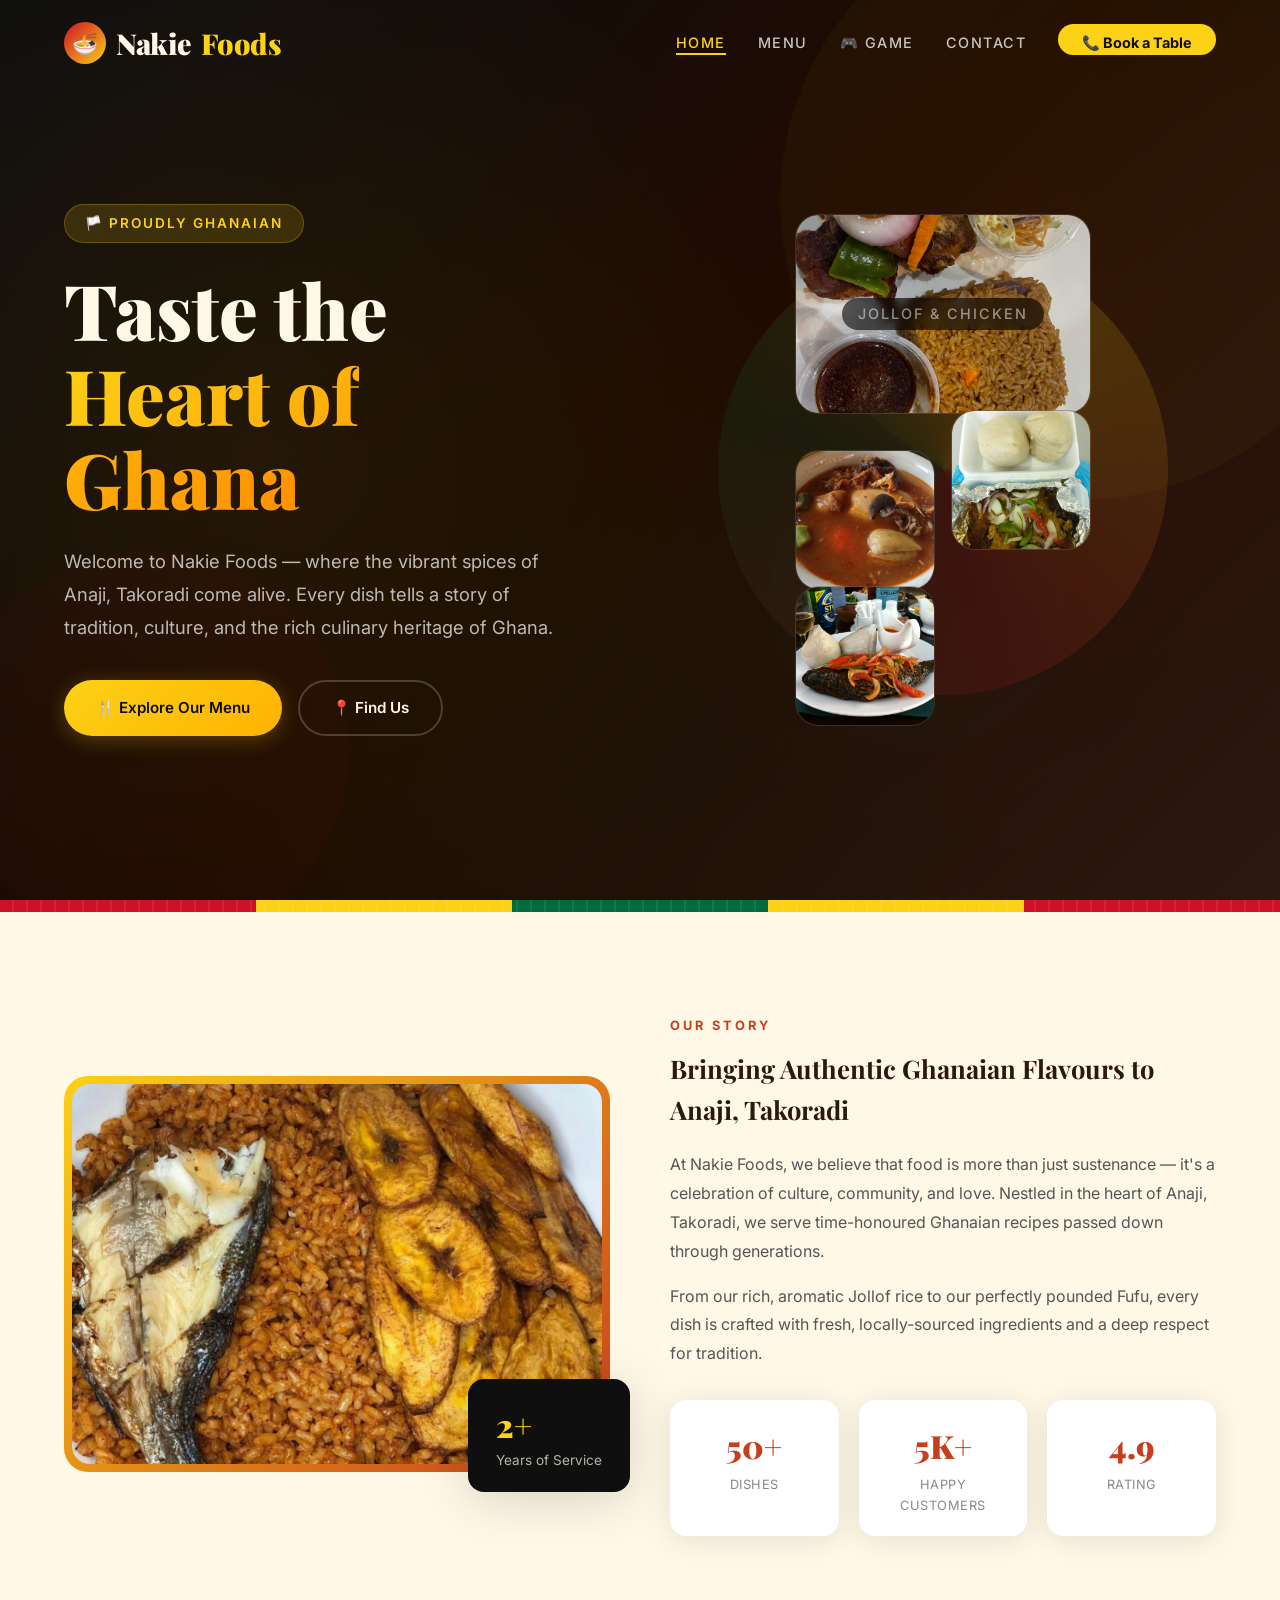
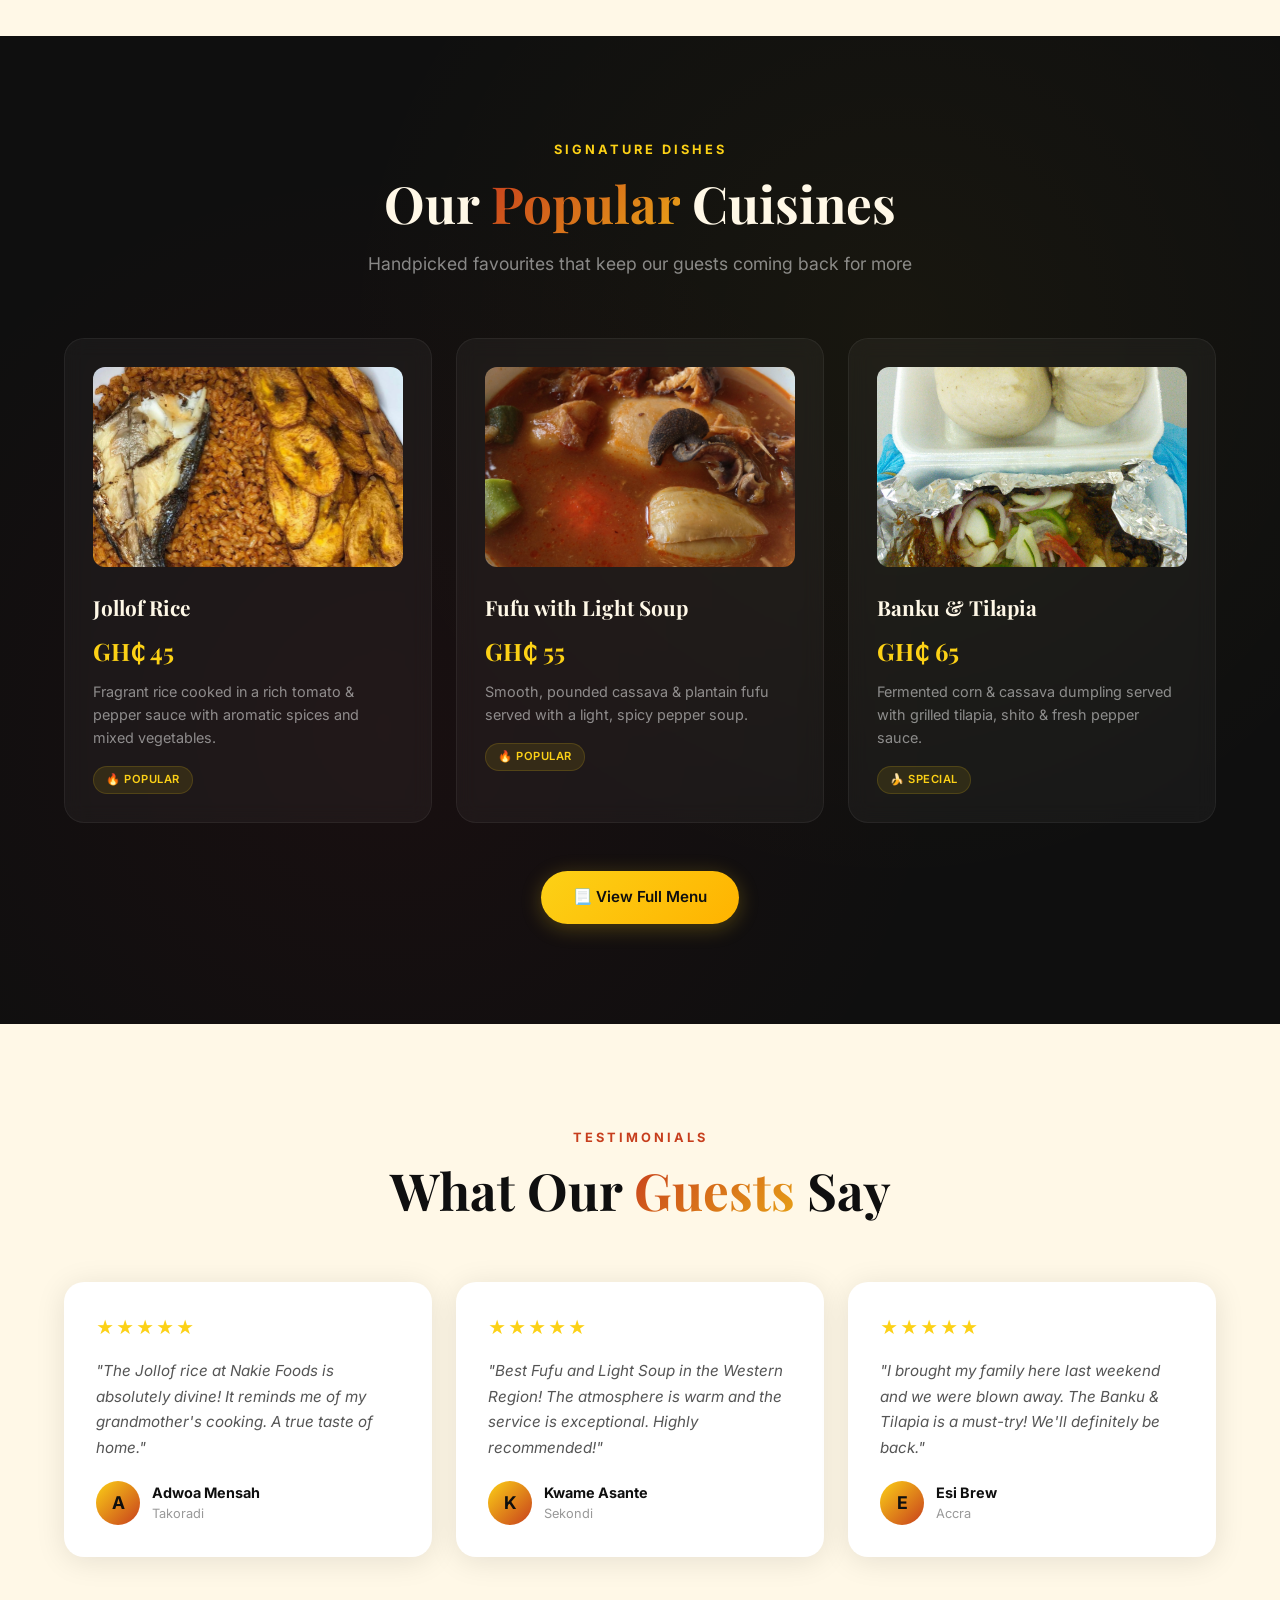
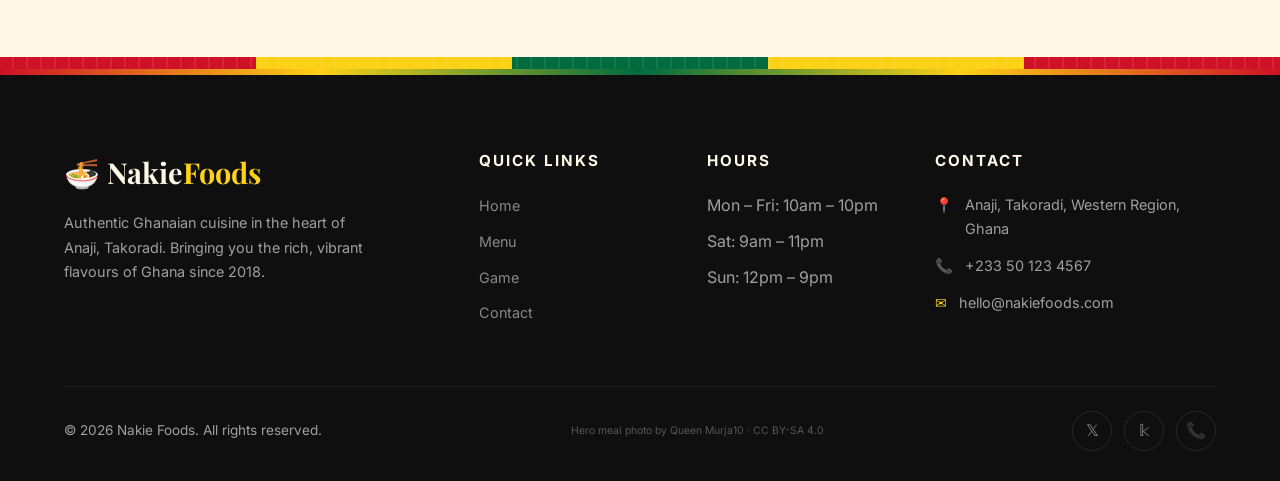
==== commit 8ba89d89: "homepage: swap hero jollof for roasted chicken & jollof photo + make it hero focal point" ====
--- a/index.html
+++ b/index.html
@@ -59,8 +59,8 @@
         <div class="plate"></div>
         <div class="food-grid">
           <div class="food-item">
-            <img src="images/jollof-rice.jpg" alt="Jollof Rice" class="food-img" loading="lazy">
-            <span>Jollof</span>
+            <img src="images/hero-jollof-chicken.jpg" alt="Jollof Rice with Roasted Chicken" class="food-img" loading="eager">
+            <span>Jollof &amp; Chicken</span>
           </div>
           <div class="food-item">
             <img src="images/fufu-light-soup.jpg" alt="Fufu" class="food-img" loading="lazy">
@@ -251,6 +251,7 @@
     </div>
     <div class="footer-bottom">
       <span>&copy; 2026 Nakie Foods. All rights reserved.</span>
+      <span style="font-size:0.65rem;color:rgba(255,255,255,0.3);">Hero meal photo by Queen Murja10 &middot; CC BY-SA 4.0</span>
       <div class="footer-socials">
         <a href="#" aria-label="Instagram">&#120143;</a>
         <a href="#" aria-label="Facebook">&#120156;</a>
--- a/css/style.css
+++ b/css/style.css
@@ -416,6 +416,19 @@
   position: relative;
   overflow: hidden;
 }
+.hero-visual .food-item:first-child {
+  width: 296px;
+  height: 200px;
+  grid-column: 1 / -1;
+}
+.hero-visual .food-item:first-child span {
+  font-size: 0.9rem;
+  letter-spacing: 2px;
+  background: rgba(0,0,0,0.6);
+  padding: 4px 16px;
+  border-radius: 50px;
+  backdrop-filter: blur(4px);
+}
 .hero-visual .food-item span {
   font-size: 0.7rem;
   color: rgba(255,255,255,0.5);
@@ -1206,6 +1219,7 @@
   .hero-text p { margin-left: auto; margin-right: auto; }
   .hero-buttons { justify-content: center; }
   .hero-visual .food-item { width: 110px; height: 110px; font-size: 2rem; }
+  .hero-visual .food-item:first-child { width: 236px; height: 160px; }
   .hero-visual .plate { width: 330px; height: 330px; }
   .about-grid { grid-template-columns: 1fr; }
   .about-image .floating-card { right: 0; }
@@ -1233,6 +1247,7 @@
   .nav-links a { font-size: 1.1rem; }
   .hero-text h1 { font-size: 2.5rem; }
   .hero-visual .food-item { width: 90px; height: 90px; font-size: 1.6rem; }
+  .hero-visual .food-item:first-child { width: 196px; height: 130px; }
   .hero-visual .food-item span { display: none; }
   .hero-visual .plate { width: 260px; height: 260px; }
   .about-stats { grid-template-columns: 1fr; }
@@ -1247,6 +1262,7 @@
 @media (max-width: 480px) {
   .hero-visual .food-grid { gap: 10px; }
   .hero-visual .food-item { width: 75px; height: 75px; font-size: 1.3rem; }
+  .hero-visual .food-item:first-child { width: 166px; height: 110px; }
   .hero-visual .plate { width: 210px; height: 210px; }
   .hero-text h1 { font-size: 2rem; }
   .btn { padding: 12px 24px; font-size: 0.85rem; }
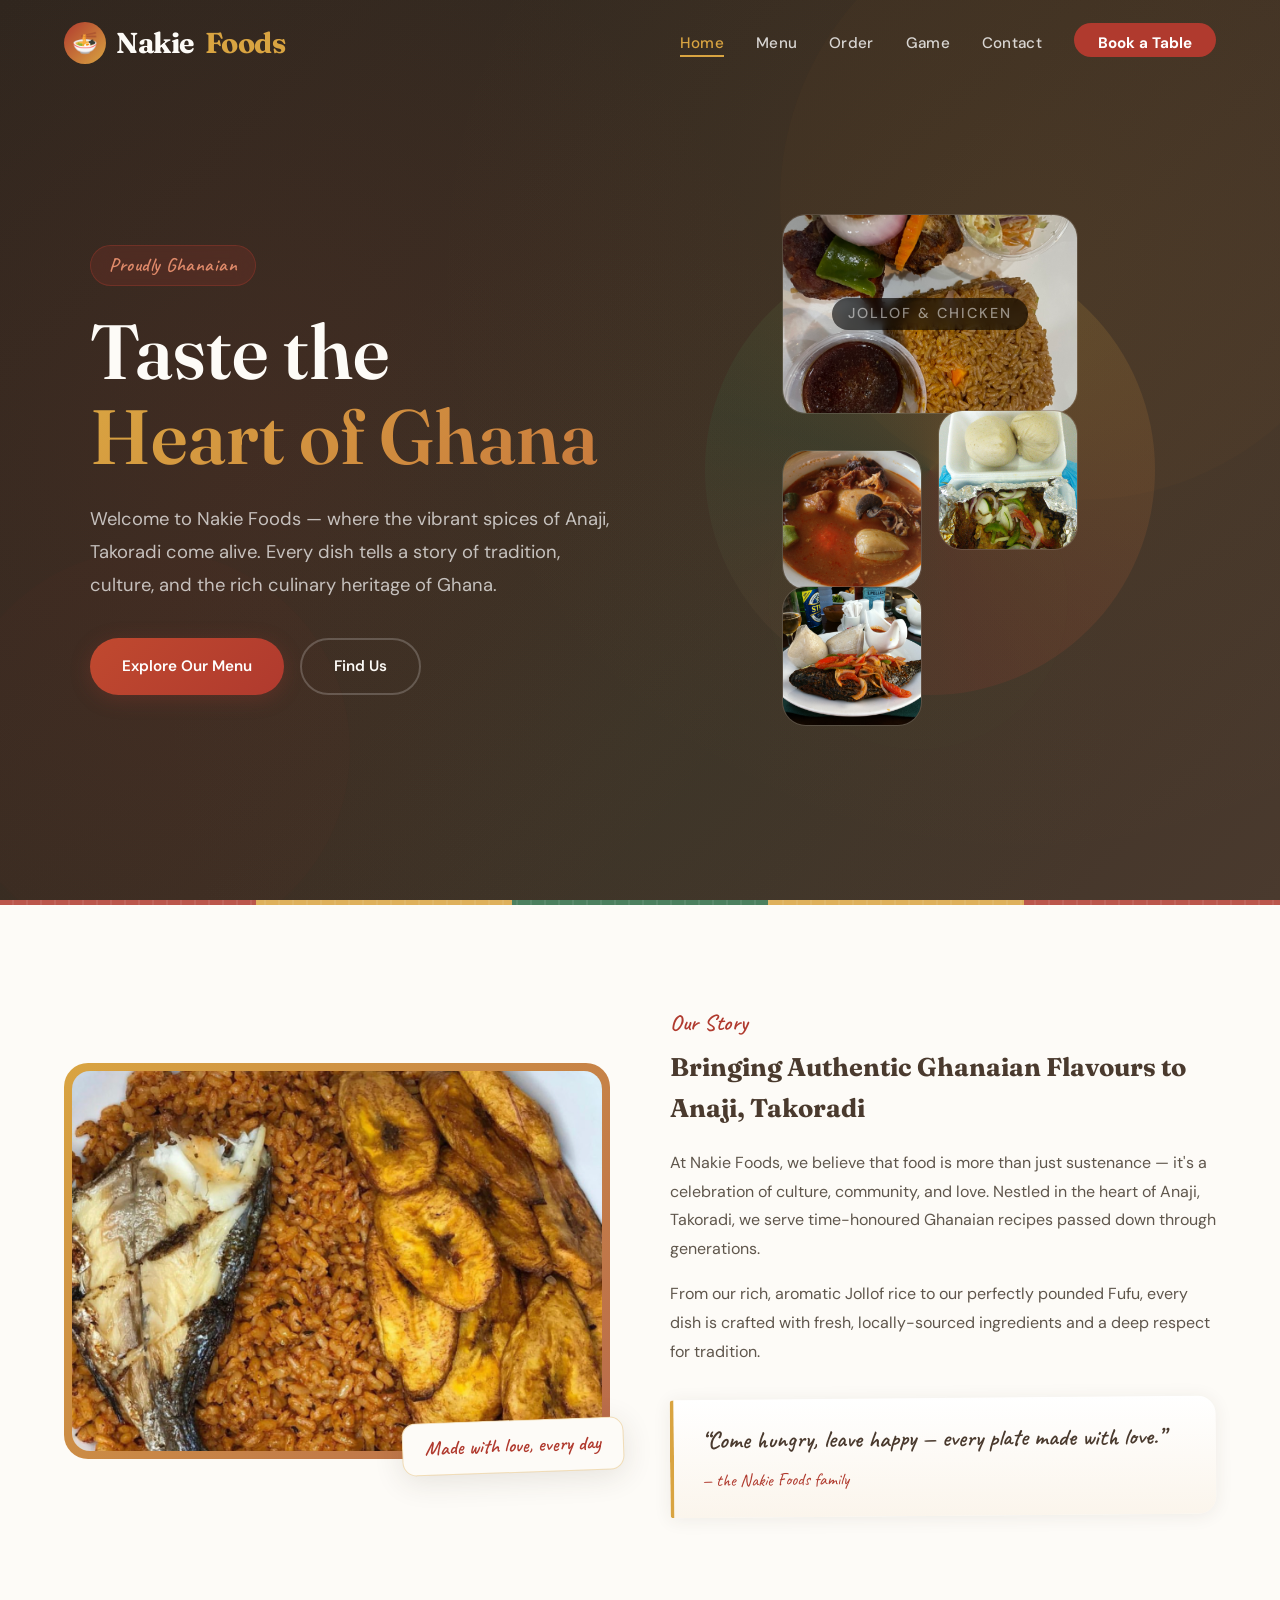
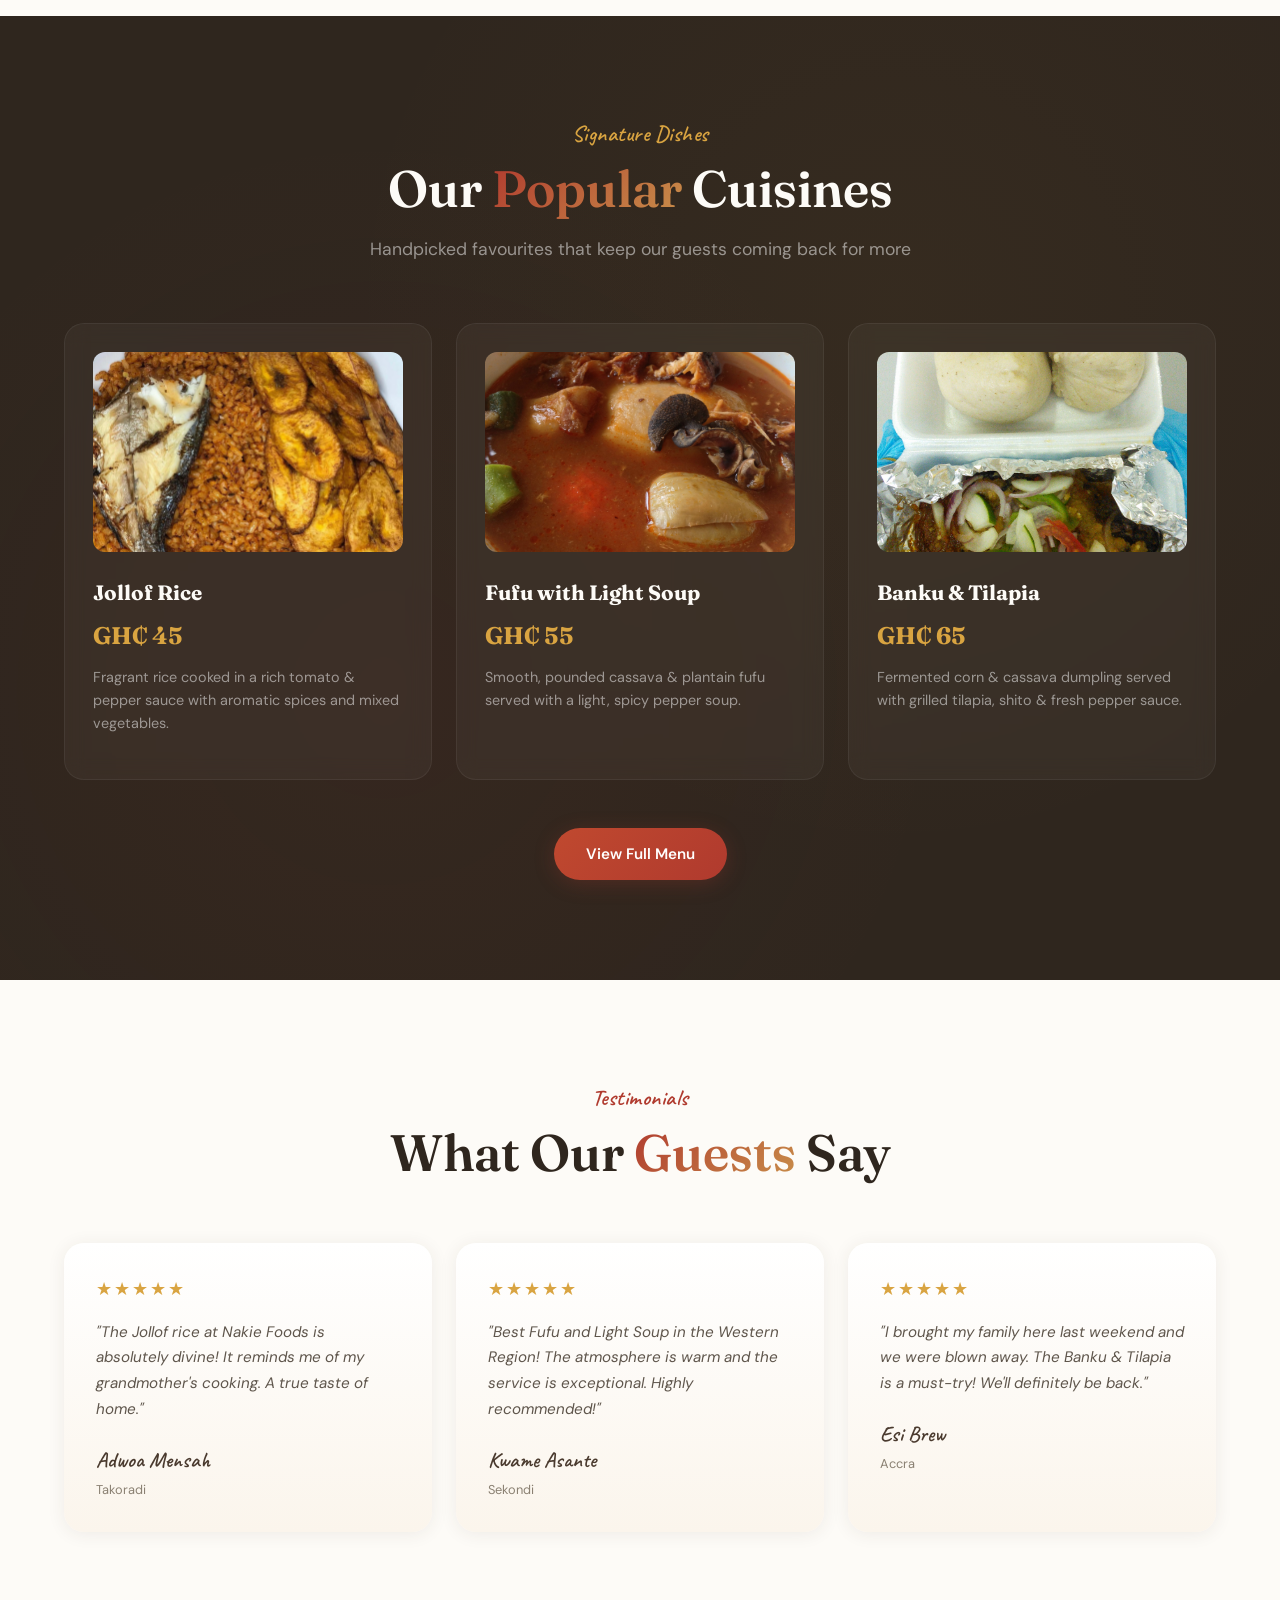
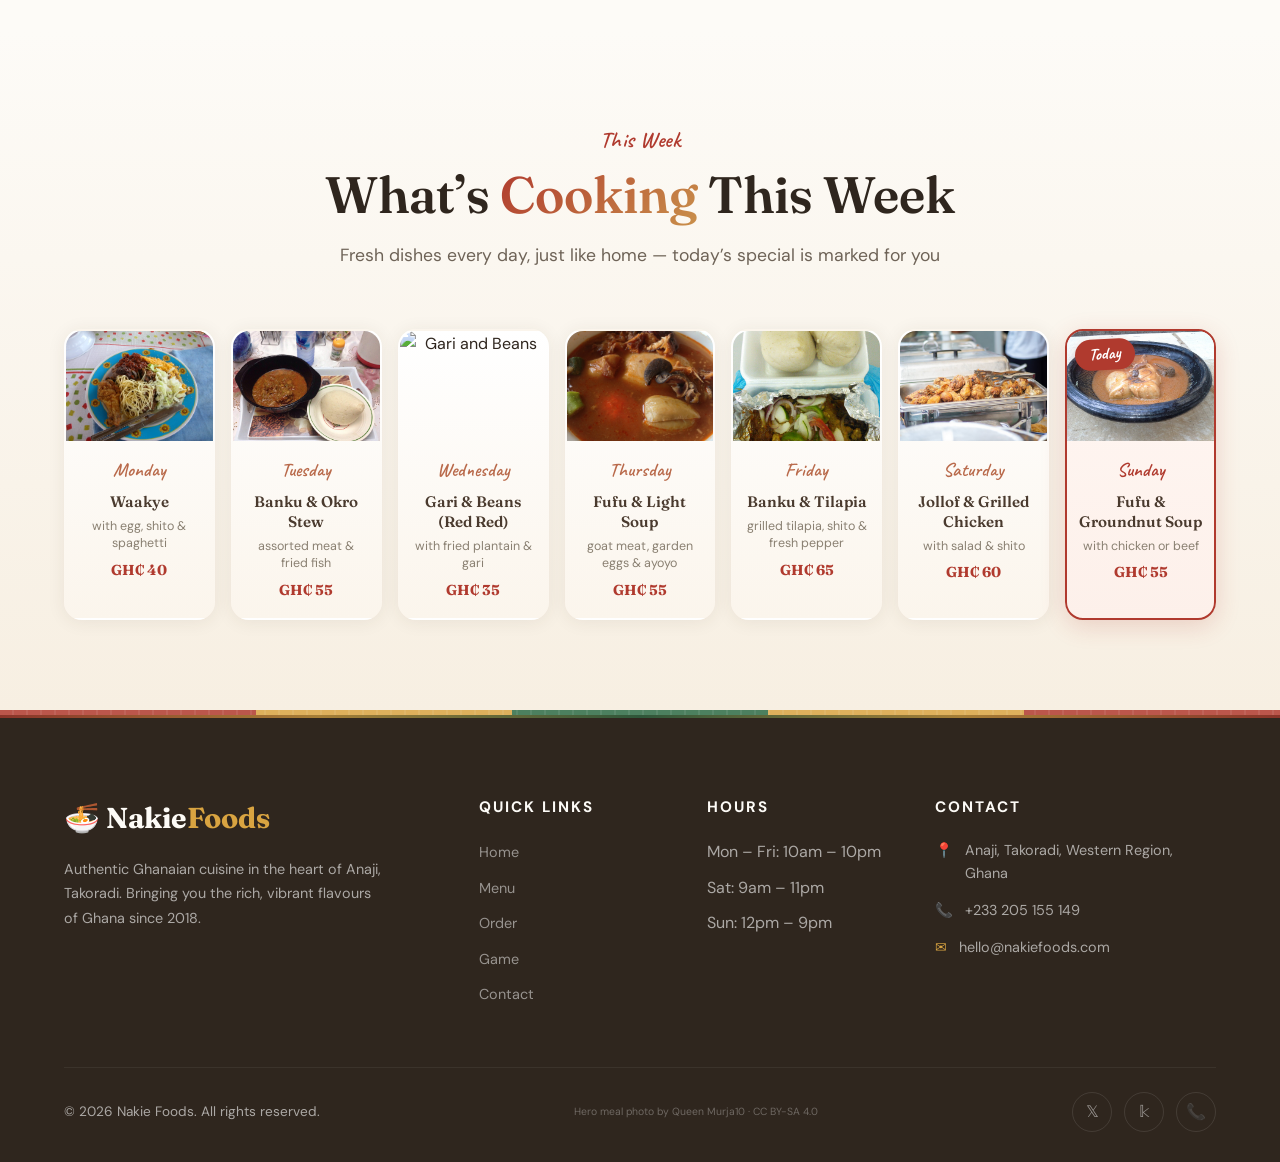
==== commit f0e3ad77: "Add online ordering, reservations, weekly menu, and warm handmade redesign - Wire contact, reservati" ====
--- a/index.html
+++ b/index.html
@@ -25,9 +25,10 @@
     <ul class="nav-links" id="navLinks">
       <li><a href="index.html" class="active">Home</a></li>
       <li><a href="menu.html">Menu</a></li>
-      <li><a href="game.html">&#127918; Game</a></li>
+      <li><a href="order.html">Order</a></li>
+      <li><a href="game.html">Game</a></li>
       <li><a href="contact.html">Contact</a></li>
-      <li><a href="contact.html" class="nav-cta">&#128222; Book a Table</a></li>
+      <li><a href="contact.html#reserve" class="nav-cta">Book a Table</a></li>
     </ul>
   </div>
 </nav>
@@ -41,7 +42,7 @@
   <div class="container">
     <div class="hero-content">
       <div class="hero-text">
-        <div class="badge">&#127987;&#65039; Proudly Ghanaian</div>
+        <div class="badge">Proudly Ghanaian</div>
         <h1>
           Taste the<br>
           <span class="highlight">Heart of Ghana</span>
@@ -51,8 +52,8 @@
           Every dish tells a story of tradition, culture, and the rich culinary heritage of Ghana.
         </p>
         <div class="hero-buttons">
-          <a href="menu.html" class="btn btn-primary">&#127860; Explore Our Menu</a>
-          <a href="contact.html" class="btn btn-outline">&#128205; Find Us</a>
+          <a href="menu.html" class="btn btn-primary">Explore Our Menu</a>
+          <a href="contact.html" class="btn btn-outline">Find Us</a>
         </div>
       </div>
       <div class="hero-visual">
@@ -89,9 +90,8 @@
         <div class="frame">
           <img src="images/jollof-rice.jpg" alt="Nakie Foods Jollof Rice" class="about-img">
         </div>
-        <div class="floating-card">
-          <div class="number">2+</div>
-          <div class="label">Years of Service</div>
+        <div class="floating-note">
+          <span class="hand-note">Made with love, every day</span>
         </div>
       </div>
       <div class="about-text reveal">
@@ -108,19 +108,9 @@
           From our rich, aromatic Jollof rice to our perfectly pounded Fufu, every dish is
           crafted with fresh, locally-sourced ingredients and a deep respect for tradition.
         </p>
-        <div class="about-stats">
-          <div class="stat">
-            <div class="number">50+</div>
-            <div class="label">Dishes</div>
-          </div>
-          <div class="stat">
-            <div class="number">5K+</div>
-            <div class="label">Happy Customers</div>
-          </div>
-          <div class="stat">
-            <div class="number">4.9</div>
-            <div class="label">Rating</div>
-          </div>
+        <div class="about-note">
+          <span class="hand-note">&ldquo;Come hungry, leave happy &mdash; every plate made with love.&rdquo;</span>
+          <span class="hand-sign">&mdash; the Nakie Foods family</span>
         </div>
       </div>
     </div>
@@ -140,25 +130,25 @@
         <h3>Jollof Rice</h3>
         <div class="price">GH&#x20B5; 45</div>
         <p class="desc">Fragrant rice cooked in a rich tomato &amp; pepper sauce with aromatic spices and mixed vegetables.</p>
-        <span class="tag">&#128293; Popular</span>
+        
       </div>
       <div class="menu-card reveal">
         <img src="images/fufu-light-soup.jpg" alt="Fufu with Light Soup" class="card-img" loading="lazy">
         <h3>Fufu with Light Soup</h3>
         <div class="price">GH&#x20B5; 55</div>
         <p class="desc">Smooth, pounded cassava &amp; plantain fufu served with a light, spicy pepper soup.</p>
-        <span class="tag">&#128293; Popular</span>
+        
       </div>
       <div class="menu-card reveal">
         <img src="images/banku-tilapia.jpg" alt="Banku &amp; Tilapia" class="card-img" loading="lazy">
         <h3>Banku &amp; Tilapia</h3>
         <div class="price">GH&#x20B5; 65</div>
         <p class="desc">Fermented corn &amp; cassava dumpling served with grilled tilapia, shito &amp; fresh pepper sauce.</p>
-        <span class="tag">&#127820; Special</span>
+        
       </div>
     </div>
     <div class="menu-cta reveal">
-      <a href="menu.html" class="btn btn-primary">&#128195; View Full Menu</a>
+      <a href="menu.html" class="btn btn-primary">View Full Menu</a>
     </div>
   </div>
 </section>
@@ -174,34 +164,86 @@
         <div class="stars">&#9733;&#9733;&#9733;&#9733;&#9733;</div>
         <blockquote>"The Jollof rice at Nakie Foods is absolutely divine! It reminds me of my grandmother's cooking. A true taste of home."</blockquote>
         <div class="author">
-          <div class="avatar">A</div>
-          <div>
-            <div class="name">Adwoa Mensah</div>
-            <div class="handle">Takoradi</div>
-          </div>
+          <div class="name">Adwoa Mensah</div>
+          <div class="handle">Takoradi</div>
         </div>
       </div>
       <div class="testimonial-card reveal">
         <div class="stars">&#9733;&#9733;&#9733;&#9733;&#9733;</div>
         <blockquote>"Best Fufu and Light Soup in the Western Region! The atmosphere is warm and the service is exceptional. Highly recommended!"</blockquote>
         <div class="author">
-          <div class="avatar">K</div>
-          <div>
-            <div class="name">Kwame Asante</div>
-            <div class="handle">Sekondi</div>
-          </div>
+          <div class="name">Kwame Asante</div>
+          <div class="handle">Sekondi</div>
         </div>
       </div>
       <div class="testimonial-card reveal">
         <div class="stars">&#9733;&#9733;&#9733;&#9733;&#9733;</div>
         <blockquote>"I brought my family here last weekend and we were blown away. The Banku &amp; Tilapia is a must-try! We'll definitely be back."</blockquote>
         <div class="author">
-          <div class="avatar">E</div>
-          <div>
-            <div class="name">Esi Brew</div>
-            <div class="handle">Accra</div>
-          </div>
-        </div>
+          <div class="name">Esi Brew</div>
+          <div class="handle">Accra</div>
+        </div>
+      </div>
+    </div>
+  </div>
+</section>
+
+<section class="weekly-section" id="week">
+  <div class="container">
+    <div class="section-header reveal">
+      <span class="subtitle">This Week</span>
+      <h2>What&rsquo;s <span class="highlight">Cooking</span> This Week</h2>
+      <p>Fresh dishes every day, just like home &mdash; today&rsquo;s special is marked for you</p>
+    </div>
+    <div class="weekly-grid reveal">
+      <div class="week-card" data-day="1">
+        <img src="images/waakye.jpg" alt="Waakye" loading="lazy">
+        <div class="week-day">Monday</div>
+        <div class="week-dish">Waakye</div>
+        <div class="week-opt">with egg, shito &amp; spaghetti</div>
+        <div class="week-price">GH&#x20B5; 40</div>
+      </div>
+      <div class="week-card" data-day="2">
+        <img src="images/okro-stew.jpg" alt="Banku with Okro Stew" loading="lazy">
+        <div class="week-day">Tuesday</div>
+        <div class="week-dish">Banku &amp; Okro Stew</div>
+        <div class="week-opt">assorted meat &amp; fried fish</div>
+        <div class="week-price">GH&#x20B5; 55</div>
+      </div>
+      <div class="week-card" data-day="3">
+        <img src="images/red-red.jpg" alt="Gari and Beans" loading="lazy">
+        <div class="week-day">Wednesday</div>
+        <div class="week-dish">Gari &amp; Beans (Red Red)</div>
+        <div class="week-opt">with fried plantain &amp; gari</div>
+        <div class="week-price">GH&#x20B5; 35</div>
+      </div>
+      <div class="week-card" data-day="4">
+        <img src="images/fufu-light-soup.jpg" alt="Fufu with Light Soup" loading="lazy">
+        <div class="week-day">Thursday</div>
+        <div class="week-dish">Fufu &amp; Light Soup</div>
+        <div class="week-opt">goat meat, garden eggs &amp; ayoyo</div>
+        <div class="week-price">GH&#x20B5; 55</div>
+      </div>
+      <div class="week-card" data-day="5">
+        <img src="images/banku-tilapia.jpg" alt="Banku and Tilapia" loading="lazy">
+        <div class="week-day">Friday</div>
+        <div class="week-dish">Banku &amp; Tilapia</div>
+        <div class="week-opt">grilled tilapia, shito &amp; fresh pepper</div>
+        <div class="week-price">GH&#x20B5; 65</div>
+      </div>
+      <div class="week-card" data-day="6">
+        <img src="images/grilled-chicken.jpg" alt="Jollof with Grilled Chicken" loading="lazy">
+        <div class="week-day">Saturday</div>
+        <div class="week-dish">Jollof &amp; Grilled Chicken</div>
+        <div class="week-opt">with salad &amp; shito</div>
+        <div class="week-price">GH&#x20B5; 60</div>
+      </div>
+      <div class="week-card" data-day="0">
+        <img src="images/groundnut-soup.jpg" alt="Fufu with Groundnut Soup" loading="lazy">
+        <div class="week-day">Sunday</div>
+        <div class="week-dish">Fufu &amp; Groundnut Soup</div>
+        <div class="week-opt">with chicken or beef</div>
+        <div class="week-price">GH&#x20B5; 55</div>
       </div>
     </div>
   </div>
@@ -221,6 +263,7 @@
         <ul>
           <li><a href="index.html">Home</a></li>
           <li><a href="menu.html">Menu</a></li>
+          <li><a href="order.html">Order</a></li>
           <li><a href="game.html">Game</a></li>
           <li><a href="contact.html">Contact</a></li>
         </ul>
@@ -241,7 +284,7 @@
         </div>
         <div class="contact-item">
           <span class="icon">&#128222;</span>
-          <span>+233 50 123 4567</span>
+          <span>+233 205 155 149</span>
         </div>
         <div class="contact-item">
           <span class="icon">&#9993;</span>
--- a/css/style.css
+++ b/css/style.css
@@ -1,20 +1,20 @@
-@import url('https://fonts.googleapis.com/css2?family=Playfair+Display:ital,wght@0,400;0,700;0,900;1,700&family=Inter:wght@300;400;600;700;800&family=DM+Sans:wght@400;500;700&display=swap');
+@import url('https://fonts.googleapis.com/css2?family=Fraunces:ital,opsz,wght@0,9..144,300..700;1,9..144,300..700&family=DM+Sans:ital,opsz,wght@0,9..40,300..700;1,9..40,300..700&family=Caveat:wght@400..700&display=swap');
 
 :root {
-  --red: #CE1126;
-  --gold: #FCD116;
-  --green: #006B3F;
-  --black: #0F0F0F;
-  --cream: #FFF8E7;
-  --terracotta: #C73E1D;
-  --warm-brown: #8B4513;
-  --dark-brown: #2C1810;
-  --spice: #E8A317;
-  --font-display: 'Playfair Display', serif;
-  --font-body: 'Inter', sans-serif;
-  --font-alt: 'DM Sans', sans-serif;
-  --shadow: 0 4px 30px rgba(0,0,0,0.1);
-  --shadow-lg: 0 8px 50px rgba(0,0,0,0.15);
+  --red: #B03A2E;
+  --gold: #D9A441;
+  --green: #2E6B45;
+  --black: #2F261E;
+  --cream: #FDFBF7;
+  --terracotta: #B96A4B;
+  --warm-brown: #8C6A52;
+  --dark-brown: #4A3A2E;
+  --spice: #C98F4A;
+  --font-display: 'Fraunces', serif;
+  --font-body: 'DM Sans', sans-serif;
+  --font-alt: 'Caveat', cursive;
+  --shadow: 0 2px 18px rgba(58, 46, 35, 0.08);
+  --shadow-lg: 0 6px 30px rgba(58, 46, 35, 0.12);
   --transition: 0.4s cubic-bezier(0.25, 0.46, 0.45, 0.94);
 }
 
@@ -60,7 +60,8 @@
 }
 
 .kente-strip {
-  height: 12px;
+  height: 5px;
+  opacity: 0.85;
   background: linear-gradient(
     90deg,
     var(--red) 0%, var(--red) 20%,
@@ -118,7 +119,7 @@
   transition: all var(--transition);
 }
 .nav.scrolled {
-  background: rgba(15,15,15,0.95);
+  background: rgba(47,38,30,0.95);
   backdrop-filter: blur(20px);
   padding: 12px 0;
   box-shadow: 0 4px 30px rgba(0,0,0,0.3);
@@ -131,7 +132,7 @@
 .nav-logo {
   font-family: var(--font-display);
   font-size: 1.8rem;
-  font-weight: 900;
+  font-weight: 700;
   color: var(--cream);
   text-decoration: none;
   letter-spacing: -0.5px;
@@ -159,12 +160,12 @@
   align-items: center;
 }
 .nav-links a {
-  color: rgba(255,255,255,0.75);
+  color: rgba(255,255,255,0.8);
   text-decoration: none;
-  font-size: 0.9rem;
+  font-size: 0.95rem;
   font-weight: 500;
-  text-transform: uppercase;
-  letter-spacing: 1.5px;
+  text-transform: none;
+  letter-spacing: 0.3px;
   transition: color var(--transition);
   position: relative;
   padding-bottom: 4px;
@@ -185,8 +186,8 @@
 .nav-links a.active::after { width: 100%; }
 
 .nav-cta {
-  background: var(--gold);
-  color: var(--black) !important;
+  background: var(--red);
+  color: #fff !important;
   padding: 10px 24px;
   border-radius: 50px;
   font-weight: 700 !important;
@@ -196,9 +197,9 @@
 }
 .nav-cta::after { display: none !important; }
 .nav-cta:hover {
-  background: var(--cream) !important;
+  background: var(--dark-brown) !important;
   transform: translateY(-2px);
-  box-shadow: 0 8px 25px rgba(252,209,22,0.3);
+  box-shadow: 0 8px 25px rgba(176,58,46,0.3);
 }
 
 .hamburger {
@@ -227,7 +228,7 @@
   display: flex;
   align-items: center;
   position: relative;
-  background: linear-gradient(135deg, var(--black) 0%, #1a0a00 50%, var(--dark-brown) 100%);
+  background: linear-gradient(135deg, var(--black) 0%, #3A2E23 50%, var(--dark-brown) 100%);
   overflow: hidden;
 }
 .hero::before {
@@ -235,9 +236,9 @@
   position: absolute;
   inset: 0;
   background:
-    radial-gradient(circle at 20% 50%, rgba(252,209,22,0.06) 0%, transparent 50%),
-    radial-gradient(circle at 80% 30%, rgba(206,17,38,0.05) 0%, transparent 50%),
-    radial-gradient(circle at 50% 80%, rgba(0,107,63,0.04) 0%, transparent 50%);
+    radial-gradient(circle at 20% 50%, rgba(176,58,46,0.09) 0%, transparent 50%),
+    radial-gradient(circle at 80% 30%, rgba(217,164,65,0.06) 0%, transparent 50%),
+    radial-gradient(circle at 50% 80%, rgba(46,107,69,0.07) 0%, transparent 50%);
   pointer-events: none;
 }
 
@@ -250,7 +251,7 @@
 .hero-pattern .shape {
   position: absolute;
   border-radius: 50%;
-  opacity: 0.03;
+  opacity: 0.02;
 }
 .hero-pattern .shape:nth-child(1) {
   width: 600px;
@@ -295,16 +296,17 @@
 
 .hero-text .badge {
   display: inline-block;
-  background: rgba(252,209,22,0.15);
-  color: var(--gold);
-  padding: 8px 20px;
+  font-family: var(--font-alt);
+  font-size: 1.2rem;
+  font-weight: 600;
+  color: #E08A6A;
+  background: rgba(176,58,46,0.18);
+  padding: 4px 18px;
   border-radius: 50px;
-  font-size: 0.85rem;
-  font-weight: 600;
-  text-transform: uppercase;
-  letter-spacing: 2px;
+  text-transform: none;
+  letter-spacing: 0.5px;
   margin-bottom: 24px;
-  border: 1px solid rgba(252,209,22,0.25);
+  border: 1px solid rgba(176,58,46,0.35);
   backdrop-filter: blur(10px);
 }
 
@@ -314,10 +316,10 @@
   color: var(--cream);
   line-height: 1.1;
   margin-bottom: 24px;
-  font-weight: 900;
+  font-weight: 600;
 }
 .hero-text h1 .highlight {
-  background: linear-gradient(135deg, var(--gold), #FF8F00);
+  background: linear-gradient(135deg, var(--gold), #C97B3D);
   -webkit-background-clip: text;
   -webkit-text-fill-color: transparent;
   background-clip: text;
@@ -352,13 +354,13 @@
   font-family: var(--font-body);
 }
 .btn-primary {
-  background: linear-gradient(135deg, var(--gold), #FFB300);
-  color: var(--black);
-  box-shadow: 0 4px 20px rgba(252,209,22,0.25);
+  background: linear-gradient(135deg, #C0492F, var(--red));
+  color: #fff;
+  box-shadow: 0 4px 20px rgba(176,58,46,0.25);
 }
 .btn-primary:hover {
   transform: translateY(-3px);
-  box-shadow: 0 8px 35px rgba(252,209,22,0.35);
+  box-shadow: 0 8px 35px rgba(176,58,46,0.35);
 }
 .btn-outline {
   border: 2px solid rgba(255,255,255,0.2);
@@ -368,7 +370,7 @@
 .btn-outline:hover {
   border-color: var(--gold);
   color: var(--gold);
-  background: rgba(252,209,22,0.1);
+  background: rgba(217,164,65,0.1);
 }
 
 .hero-visual {
@@ -447,7 +449,7 @@
 .hero-visual .food-item:hover {
   background: rgba(255,255,255,0.1);
   transform: translateY(-8px) scale(1.02);
-  border-color: rgba(252,209,22,0.3);
+  border-color: rgba(217,164,65,0.3);
 }
 .hero-visual .food-item:nth-child(2) { transform: translateY(20px); }
 .hero-visual .food-item:nth-child(3) { transform: translateY(-20px); }
@@ -460,27 +462,29 @@
 }
 .section-header .subtitle {
   display: inline-block;
-  color: var(--terracotta);
-  font-weight: 700;
-  text-transform: uppercase;
-  letter-spacing: 3px;
-  font-size: 0.8rem;
-  margin-bottom: 12px;
+  font-family: var(--font-alt);
+  font-size: 1.4rem;
+  font-weight: 600;
+  color: var(--red);
+  text-transform: none;
+  letter-spacing: 0.5px;
+  margin-bottom: 6px;
 }
 .section-header h2 {
   font-family: var(--font-display);
   font-size: clamp(2rem, 4vw, 3.2rem);
   color: var(--black);
   line-height: 1.2;
+  font-weight: 600;
 }
 .section-header h2 .highlight {
-  background: linear-gradient(135deg, var(--terracotta), var(--spice));
+  background: linear-gradient(135deg, var(--red), var(--spice));
   -webkit-background-clip: text;
   -webkit-text-fill-color: transparent;
   background-clip: text;
 }
 .section-header p {
-  color: #666;
+  color: #6E6357;
   margin-top: 16px;
   font-size: 1.1rem;
   max-width: 600px;
@@ -535,15 +539,16 @@
   margin-top: 8px;
 }
 
-.about-image .floating-card {
-  position: absolute;
-  bottom: -20px;
-  right: -20px;
-  background: var(--black);
-  color: var(--cream);
-  padding: 20px 28px;
-  border-radius: 16px;
+.about-image .floating-note {
+  position: absolute;
+  bottom: -14px;
+  right: -14px;
+  background: var(--cream);
+  padding: 12px 22px;
+  border-radius: 14px;
   box-shadow: var(--shadow-lg);
+  transform: rotate(-2deg);
+  border: 1px solid rgba(217,164,65,0.35);
 }
 .about-img {
   width: 100%;
@@ -552,15 +557,12 @@
   border-radius: 18px;
   display: block;
 }
-.about-image .floating-card .number {
-  font-family: var(--font-display);
-  font-size: 2rem;
-  font-weight: 900;
-  color: var(--gold);
-}
-.about-image .floating-card .label {
-  font-size: 0.85rem;
-  opacity: 0.7;
+.about-image .floating-note .hand-note {
+  font-family: var(--font-alt);
+  font-size: 1.25rem;
+  font-weight: 600;
+  color: var(--red);
+  line-height: 1.3;
 }
 
 .about-text h3 {
@@ -570,39 +572,33 @@
   color: var(--dark-brown);
 }
 .about-text p {
-  color: #555;
+  color: #5F564C;
   line-height: 1.8;
   margin-bottom: 16px;
 }
-.about-stats {
-  display: grid;
-  grid-template-columns: repeat(3, 1fr);
-  gap: 20px;
+.about-note {
   margin-top: 32px;
-}
-.about-stats .stat {
-  text-align: center;
-  padding: 20px;
-  background: white;
-  border-radius: 16px;
+  background: linear-gradient(180deg, #FFFFFF, #FBF5EC);
+  border-left: 4px solid var(--gold);
+  padding: 24px 28px;
+  border-radius: 4px 18px 18px 4px;
   box-shadow: var(--shadow);
-  transition: transform var(--transition);
-}
-.about-stats .stat:hover {
-  transform: translateY(-4px);
-}
-.about-stats .stat .number {
-  font-family: var(--font-display);
-  font-size: 2rem;
-  font-weight: 900;
-  color: var(--terracotta);
-}
-.about-stats .stat .label {
-  font-size: 0.8rem;
-  color: #888;
-  margin-top: 4px;
-  text-transform: uppercase;
-  letter-spacing: 0.5px;
+  transform: rotate(-0.5deg);
+}
+.about-note .hand-note {
+  display: block;
+  font-family: var(--font-alt);
+  font-size: 1.5rem;
+  font-weight: 600;
+  color: var(--dark-brown);
+  line-height: 1.4;
+}
+.about-note .hand-sign {
+  display: block;
+  font-family: var(--font-alt);
+  font-size: 1.1rem;
+  color: var(--red);
+  margin-top: 8px;
 }
 
 /* ─── MENU PREVIEW ─── */
@@ -616,8 +612,8 @@
   position: absolute;
   inset: 0;
   background:
-    radial-gradient(circle at 30% 70%, rgba(206,17,38,0.05) 0%, transparent 50%),
-    radial-gradient(circle at 70% 30%, rgba(252,209,22,0.04) 0%, transparent 50%);
+    radial-gradient(circle at 30% 70%, rgba(176,58,46,0.05) 0%, transparent 50%),
+    radial-gradient(circle at 70% 30%, rgba(217,164,65,0.04) 0%, transparent 50%);
   pointer-events: none;
 }
 .menu-preview .section-header h2 { color: var(--cream); }
@@ -657,7 +653,7 @@
 }
 .menu-card:hover {
   background: rgba(255,255,255,0.07);
-  border-color: rgba(252,209,22,0.15);
+  border-color: rgba(217,164,65,0.15);
   transform: translateY(-6px);
 }
 .menu-card:hover::before { transform: scaleX(1); }
@@ -703,9 +699,9 @@
   font-weight: 600;
   text-transform: uppercase;
   letter-spacing: 0.5px;
-  background: rgba(252,209,22,0.1);
+  background: rgba(217,164,65,0.1);
   color: var(--gold);
-  border: 1px solid rgba(252,209,22,0.15);
+  border: 1px solid rgba(217,164,65,0.15);
 }
 
 .menu-cta {
@@ -724,7 +720,7 @@
   gap: 24px;
 }
 .testimonial-card {
-  background: white;
+  background: linear-gradient(180deg, #FFFFFF, #FBF5EC);
   border-radius: 20px;
   padding: 32px;
   box-shadow: var(--shadow);
@@ -741,7 +737,7 @@
   letter-spacing: 2px;
 }
 .testimonial-card blockquote {
-  color: #555;
+  color: #5F564C;
   font-style: italic;
   line-height: 1.7;
   font-size: 0.95rem;
@@ -749,29 +745,23 @@
 }
 .testimonial-card .author {
   display: flex;
-  align-items: center;
-  gap: 12px;
+  flex-direction: column;
+  align-items: flex-start;
+  gap: 2px;
+  margin-top: 16px;
 }
 .testimonial-card .author .avatar {
-  width: 44px;
-  height: 44px;
-  border-radius: 50%;
-  background: linear-gradient(135deg, var(--gold), var(--terracotta));
-  display: flex;
-  align-items: center;
-  justify-content: center;
-  font-weight: 700;
-  font-size: 1.1rem;
-  color: var(--black);
+  display: none;
 }
 .testimonial-card .author .name {
-  font-weight: 700;
-  font-size: 0.9rem;
-  color: var(--black);
+  font-family: var(--font-alt);
+  font-size: 1.35rem;
+  font-weight: 600;
+  color: var(--dark-brown);
 }
 .testimonial-card .author .handle {
   font-size: 0.8rem;
-  color: #999;
+  color: #8A8072;
 }
 
 /* ─── FOOTER ─── */
@@ -787,7 +777,8 @@
   top: 0;
   left: 0;
   right: 0;
-  height: 6px;
+  height: 3px;
+  opacity: 0.7;
   background: linear-gradient(90deg, var(--red), var(--gold), var(--green), var(--gold), var(--red));
 }
 .footer-grid {
@@ -868,7 +859,7 @@
 .footer-socials a:hover {
   border-color: var(--gold);
   color: var(--gold);
-  background: rgba(252,209,22,0.1);
+  background: rgba(217,164,65,0.1);
 }
 
 @keyframes fadeIn {
@@ -894,7 +885,7 @@
   align-items: center;
   justify-content: center;
   text-align: center;
-  background: linear-gradient(135deg, var(--black) 0%, #1a0a00 100%);
+  background: linear-gradient(135deg, var(--black) 0%, #3A2E23 100%);
   position: relative;
   overflow: hidden;
   padding-top: 80px;
@@ -903,7 +894,7 @@
   content: '';
   position: absolute;
   inset: 0;
-  background: radial-gradient(circle at 30% 50%, rgba(252,209,22,0.05), transparent 60%);
+  background: radial-gradient(circle at 30% 50%, rgba(217,164,65,0.05), transparent 60%);
 }
 .page-hero h1 {
   font-family: var(--font-display);
@@ -911,9 +902,10 @@
   color: var(--cream);
   position: relative;
   z-index: 1;
+  font-weight: 600;
 }
 .page-hero h1 .highlight {
-  background: linear-gradient(135deg, var(--gold), #FF8F00);
+  background: linear-gradient(135deg, var(--red), var(--gold));
   -webkit-background-clip: text;
   -webkit-text-fill-color: transparent;
   background-clip: text;
@@ -941,22 +933,22 @@
   padding: 10px 28px;
   border-radius: 50px;
   border: 2px solid rgba(0,0,0,0.06);
-  background: white;
+  background: linear-gradient(180deg, #FFFFFF, #FBF5EC);
   font-family: var(--font-body);
   font-size: 0.9rem;
   font-weight: 600;
   cursor: pointer;
   transition: all var(--transition);
-  color: #666;
+  color: #6E6357;
 }
 .menu-tab:hover {
   border-color: var(--gold);
   color: var(--black);
 }
 .menu-tab.active {
-  background: var(--black);
-  color: var(--cream);
-  border-color: var(--black);
+  background: var(--red);
+  color: #fff;
+  border-color: var(--red);
 }
 
 .menu-section {
@@ -972,7 +964,7 @@
   gap: 20px;
 }
 .menu-item {
-  background: white;
+  background: linear-gradient(180deg, #FFFFFF, #FBF5EC);
   border-radius: 16px;
   padding: 24px;
   box-shadow: var(--shadow);
@@ -992,7 +984,7 @@
   display: flex;
   align-items: center;
   justify-content: center;
-  background: rgba(252,209,22,0.08);
+  background: rgba(217,164,65,0.08);
   border-radius: 12px;
   flex-shrink: 0;
 }
@@ -1006,7 +998,7 @@
 .menu-item-block {
   display: flex;
   flex-direction: column;
-  background: white;
+  background: linear-gradient(180deg, #FFFFFF, #FBF5EC);
   border-radius: 16px;
   overflow: hidden;
   box-shadow: var(--shadow);
@@ -1049,7 +1041,7 @@
   font-family: var(--font-display);
   font-size: 1.2rem;
   font-weight: 700;
-  color: var(--terracotta);
+  color: var(--red);
 }
 .menu-item .item-info .badge,
 .menu-item-block .item-body .badge {
@@ -1059,18 +1051,18 @@
   font-size: 0.65rem;
   font-weight: 600;
   text-transform: uppercase;
-  background: rgba(0,107,63,0.08);
+  background: rgba(46,107,69,0.08);
   color: var(--green);
 }
 .menu-item .item-info .badge.hot,
 .menu-item-block .item-body .badge.hot {
-  background: rgba(206,17,38,0.08);
+  background: rgba(176,58,46,0.08);
   color: var(--red);
 }
 .menu-item .item-info .badge.popular,
 .menu-item-block .item-body .badge.popular {
-  background: rgba(252,209,22,0.15);
-  color: #B8860B;
+  background: rgba(217,164,65,0.15);
+  color: #96783C;
 }
 
 /* ─── CONTACT PAGE ─── */
@@ -1090,7 +1082,7 @@
   margin-bottom: 16px;
 }
 .contact-info > p {
-  color: #666;
+  color: #6E6357;
   line-height: 1.7;
   margin-bottom: 32px;
 }
@@ -1109,7 +1101,7 @@
   width: 48px;
   height: 48px;
   border-radius: 12px;
-  background: rgba(252,209,22,0.1);
+  background: rgba(217,164,65,0.1);
   display: flex;
   align-items: center;
   justify-content: center;
@@ -1124,7 +1116,7 @@
 }
 .contact-detail .info p {
   font-size: 0.9rem;
-  color: #666;
+  color: #6E6357;
 }
 .contact-map {
   border-radius: 20px;
@@ -1154,12 +1146,12 @@
   color: var(--dark-brown);
 }
 .contact-map .map-inner p {
-  color: #666;
+  color: #6E6357;
   margin-top: 8px;
 }
 
 .contact-form {
-  background: white;
+  background: linear-gradient(180deg, #FFFFFF, #FBF5EC);
   border-radius: 20px;
   padding: 40px;
   box-shadow: var(--shadow);
@@ -1178,7 +1170,7 @@
   font-size: 0.85rem;
   font-weight: 600;
   margin-bottom: 6px;
-  color: #333;
+  color: #4A4038;
 }
 .form-group input,
 .form-group textarea,
@@ -1197,7 +1189,7 @@
 .form-group textarea:focus,
 .form-group select:focus {
   border-color: var(--gold);
-  background: white;
+  background: linear-gradient(180deg, #FFFFFF, #FBF5EC);
 }
 .form-group textarea {
   min-height: 120px;
@@ -1208,9 +1200,224 @@
   grid-template-columns: 1fr 1fr;
   gap: 16px;
 }
+.form-status {
+  display: none;
+  margin-bottom: 16px;
+  padding: 12px 16px;
+  border-radius: 10px;
+  font-size: 0.85rem;
+  font-weight: 500;
+}
+.form-status.success {
+  display: block;
+  background: rgba(46, 107, 69, 0.1);
+  color: #1F5C3B;
+  border: 1px solid rgba(46, 107, 69, 0.3);
+}
+.form-status.error {
+  display: block;
+  background: rgba(176, 58, 46, 0.1);
+  color: #A63A2A;
+  border: 1px solid rgba(176, 58, 46, 0.3);
+}
+
+/* ─── ORDER PAGE ─── */
+.delivery-section {
+  padding: 80px 0;
+  background: var(--cream);
+}
+.delivery-cards {
+  display: grid;
+  grid-template-columns: repeat(3, 1fr);
+  gap: 20px;
+  margin-bottom: 48px;
+}
+.delivery-card {
+  background: linear-gradient(180deg, #FFFFFF, #FBF5EC);
+  border-radius: 16px;
+  padding: 28px;
+  box-shadow: var(--shadow);
+  transition: all var(--transition);
+}
+.delivery-card:hover {
+  transform: translateY(-3px);
+  box-shadow: var(--shadow-lg);
+}
+.delivery-icon {
+  font-size: 2rem;
+  margin-bottom: 12px;
+}
+.delivery-card h3 {
+  font-family: var(--font-display);
+  font-size: 1.15rem;
+  color: var(--dark-brown);
+  margin-bottom: 12px;
+}
+.delivery-card ul {
+  list-style: none;
+}
+.delivery-card li {
+  font-size: 0.9rem;
+  color: #5F564C;
+  padding: 6px 0;
+  border-bottom: 1px dashed rgba(0,0,0,0.08);
+}
+.delivery-card li:last-child {
+  border-bottom: none;
+}
+.order-cta {
+  text-align: center;
+  background: linear-gradient(135deg, var(--black) 0%, #3A2E23 100%);
+  border-radius: 20px;
+  padding: 48px 32px;
+  margin-bottom: 48px;
+}
+.order-cta h3 {
+  font-family: var(--font-display);
+  font-size: 1.6rem;
+  color: var(--cream);
+  margin-bottom: 8px;
+}
+.order-cta p {
+  color: rgba(255,255,255,0.6);
+  margin-bottom: 24px;
+}
+.btn-whatsapp {
+  background: #25D366;
+  color: white;
+  box-shadow: 0 4px 20px rgba(37,211,102,0.35);
+}
+.btn-whatsapp:hover {
+  transform: translateY(-3px);
+  box-shadow: 0 8px 35px rgba(37,211,102,0.45);
+}
+.order-form {
+  max-width: 720px;
+  margin: 0 auto;
+}
+.order-form-note {
+  font-size: 0.9rem;
+  color: #6E6357;
+  margin: -12px 0 24px;
+}
+
+/* ─── RESERVATIONS ─── */
+.reserve-section {
+  padding: 80px 0 40px;
+  background: var(--cream);
+}
+.reserve-form {
+  max-width: 720px;
+  margin: 0 auto;
+}
+
+/* ─── WHATSAPP ORDER BUTTONS (menu) ─── */
+.order-link {
+  display: inline-block;
+  margin-top: 12px;
+  padding: 8px 18px;
+  border-radius: 50px;
+  background: #25D366;
+  color: white;
+  font-size: 0.8rem;
+  font-weight: 700;
+  text-decoration: none;
+  transition: all var(--transition);
+}
+.order-link:hover {
+  transform: translateY(-2px);
+  box-shadow: 0 6px 16px rgba(37,211,102,0.35);
+  color: white;
+}
+
+/* ─── WEEKLY MENU ─── */
+.weekly-section {
+  padding: 90px 0;
+  background: linear-gradient(180deg, var(--cream), #F7EFE2);
+}
+.weekly-grid {
+  display: grid;
+  grid-template-columns: repeat(auto-fit, minmax(150px, 1fr));
+  gap: 16px;
+}
+.week-card {
+  position: relative;
+  background: linear-gradient(180deg, #FFFFFF, #FBF5EC);
+  border-radius: 18px;
+  overflow: hidden;
+  box-shadow: var(--shadow);
+  text-align: center;
+  border: 2px solid transparent;
+  transition: all var(--transition);
+}
+.week-card:hover {
+  transform: translateY(-4px);
+  box-shadow: var(--shadow-lg);
+}
+.week-card img {
+  width: 100%;
+  height: 110px;
+  object-fit: cover;
+  display: block;
+}
+.week-card .week-day {
+  font-family: var(--font-alt);
+  font-size: 1.2rem;
+  font-weight: 600;
+  color: var(--terracotta);
+  margin: 14px 0 6px;
+}
+.week-card .week-dish {
+  font-family: var(--font-display);
+  font-size: 0.95rem;
+  font-weight: 600;
+  color: var(--dark-brown);
+  padding: 0 10px;
+  line-height: 1.3;
+}
+.week-card .week-opt {
+  font-size: 0.78rem;
+  color: #8A8072;
+  line-height: 1.4;
+  padding: 6px 12px 0;
+}
+.week-card .week-price {
+  font-family: var(--font-display);
+  font-size: 0.9rem;
+  font-weight: 700;
+  color: var(--red);
+  margin: 6px 0 16px;
+}
+.week-card.today {
+  border-color: var(--red);
+  background: linear-gradient(180deg, #FFF7F3, #FDF0EA);
+  box-shadow: 0 6px 24px rgba(176,58,46,0.18);
+}
+.week-card.today .week-day {
+  color: var(--red);
+}
+.week-today {
+  position: absolute;
+  top: 8px;
+  left: 8px;
+  z-index: 2;
+  font-family: var(--font-alt);
+  font-size: 1.05rem;
+  font-weight: 700;
+  background: var(--red);
+  color: #fff;
+  padding: 2px 14px;
+  border-radius: 50px;
+  transform: rotate(-3deg);
+  box-shadow: 0 3px 10px rgba(176,58,46,0.3);
+}
+.weekly-block {
+  padding-top: 8px;
+}
 
 /* ─── RESPONSIVE ─── */
 @media (max-width: 968px) {
+  .delivery-cards { grid-template-columns: 1fr; }
   .hero-content {
     grid-template-columns: 1fr;
     text-align: center;
@@ -1235,7 +1442,7 @@
     right: -100%;
     width: 280px;
     height: 100vh;
-    background: rgba(15,15,15,0.98);
+    background: rgba(47,38,30,0.98);
     backdrop-filter: blur(20px);
     flex-direction: column;
     padding: 100px 40px;
@@ -1294,7 +1501,7 @@
   flex-wrap: wrap;
 }
 .char-card {
-  background: white;
+  background: linear-gradient(180deg, #FFFFFF, #FBF5EC);
   border: 3px solid transparent;
   border-radius: 20px;
   padding: 28px 24px 20px;
@@ -1344,7 +1551,7 @@
   left: -8px;
   width: 40px;
   height: 16px;
-  background: linear-gradient(to bottom, #E8A317, #B8860B);
+  background: linear-gradient(to bottom, #E8A317, #96783C);
   border-radius: 12px 12px 6px 6px;
   z-index: 3;
 }
@@ -1408,7 +1615,7 @@
   z-index: -1;
 }
 .ca-kofi .cc-body {
-  background: #CE1126;
+  background: #B03A2E;
   width: 48px;
   height: 36px;
   border-radius: 12px 12px 4px 4px;
@@ -1425,7 +1632,7 @@
 
 .ca-maama .cc-head { background: #8B6914; }
 .ca-maama .cc-body {
-  background: #006B3F;
+  background: #2E6B45;
   width: 56px;
   height: 36px;
   border-radius: 18px 18px 8px 8px;
@@ -1434,7 +1641,7 @@
 
 .ca-ato .cc-head { background: #D4A574; width: 18px; height: 18px; }
 .ca-ato .cc-body {
-  background: #1E90FF;
+  background: #7FA0B4;
   width: 26px;
   height: 22px;
   border-radius: 6px;
@@ -1446,7 +1653,7 @@
 .game-container {
   max-width: 620px;
   margin: 0 auto;
-  background: white;
+  background: linear-gradient(180deg, #FFFFFF, #FBF5EC);
   border-radius: 24px;
   padding: 40px;
   box-shadow: var(--shadow-lg);
@@ -1467,7 +1674,7 @@
   font-size: 0.7rem;
   text-transform: uppercase;
   letter-spacing: 2px;
-  color: #999;
+  color: #8A8072;
   font-weight: 600;
 }
 .stat-value {
@@ -1544,7 +1751,7 @@
   left: 12px;
   width: 68px;
   height: 6px;
-  background: repeating-linear-gradient(90deg, #B8860B 0px, #E8A317 6px, #B8860B 12px);
+  background: repeating-linear-gradient(90deg, #96783C 0px, #E8A317 6px, #96783C 12px);
   border-radius: 3px;
   opacity: 0.5;
 }
@@ -1890,7 +2097,7 @@
   line-height: 1;
 }
 .pound-hint {
-  color: #999;
+  color: #8A8072;
   font-size: 0.85rem;
   margin-top: 4px;
   animation: bob 1.5s ease-in-out infinite;
@@ -1901,7 +2108,7 @@
 }
 .game-message {
   padding: 12px 20px;
-  background: rgba(252,209,22,0.08);
+  background: rgba(217,164,65,0.08);
   border-radius: 12px;
   margin-bottom: 20px;
   font-size: 0.9rem;
@@ -1922,7 +2129,7 @@
   margin: 0 auto;
 }
 .result-card {
-  background: white;
+  background: linear-gradient(180deg, #FFFFFF, #FBF5EC);
   border-radius: 24px;
   padding: 48px 40px;
   box-shadow: var(--shadow-lg);
@@ -1939,7 +2146,7 @@
   margin-bottom: 8px;
 }
 .result-card p {
-  color: #666;
+  color: #6E6357;
   margin-bottom: 28px;
 }
 .result-stats {
@@ -1963,7 +2170,7 @@
   font-size: 0.7rem;
   text-transform: uppercase;
   letter-spacing: 2px;
-  color: #999;
+  color: #8A8072;
   font-weight: 600;
 }
 
@@ -2068,7 +2275,7 @@
 .game-container {
   max-width: 520px;
   margin: 0 auto;
-  background: white;
+  background: linear-gradient(180deg, #FFFFFF, #FBF5EC);
   border-radius: 24px;
   padding: 40px;
   box-shadow: var(--shadow-lg);
@@ -2089,7 +2296,7 @@
   font-size: 0.7rem;
   text-transform: uppercase;
   letter-spacing: 2px;
-  color: #999;
+  color: #8A8072;
   font-weight: 600;
 }
 .stat-value {
@@ -2227,7 +2434,7 @@
   line-height: 1;
 }
 .pound-hint {
-  color: #999;
+  color: #8A8072;
   font-size: 0.85rem;
   margin-top: 8px;
   animation: bob 1.5s ease-in-out infinite;
@@ -2238,7 +2445,7 @@
 }
 .game-message {
   padding: 12px 20px;
-  background: rgba(252,209,22,0.08);
+  background: rgba(217,164,65,0.08);
   border-radius: 12px;
   margin-bottom: 20px;
   font-size: 0.9rem;
@@ -2257,7 +2464,7 @@
   margin: 0 auto;
 }
 .result-card {
-  background: white;
+  background: linear-gradient(180deg, #FFFFFF, #FBF5EC);
   border-radius: 24px;
   padding: 48px 40px;
   box-shadow: var(--shadow-lg);
@@ -2274,7 +2481,7 @@
   margin-bottom: 8px;
 }
 .result-card p {
-  color: #666;
+  color: #6E6357;
   margin-bottom: 28px;
 }
 .result-stats {
@@ -2298,7 +2505,7 @@
   font-size: 0.7rem;
   text-transform: uppercase;
   letter-spacing: 2px;
-  color: #999;
+  color: #8A8072;
   font-weight: 600;
 }
 
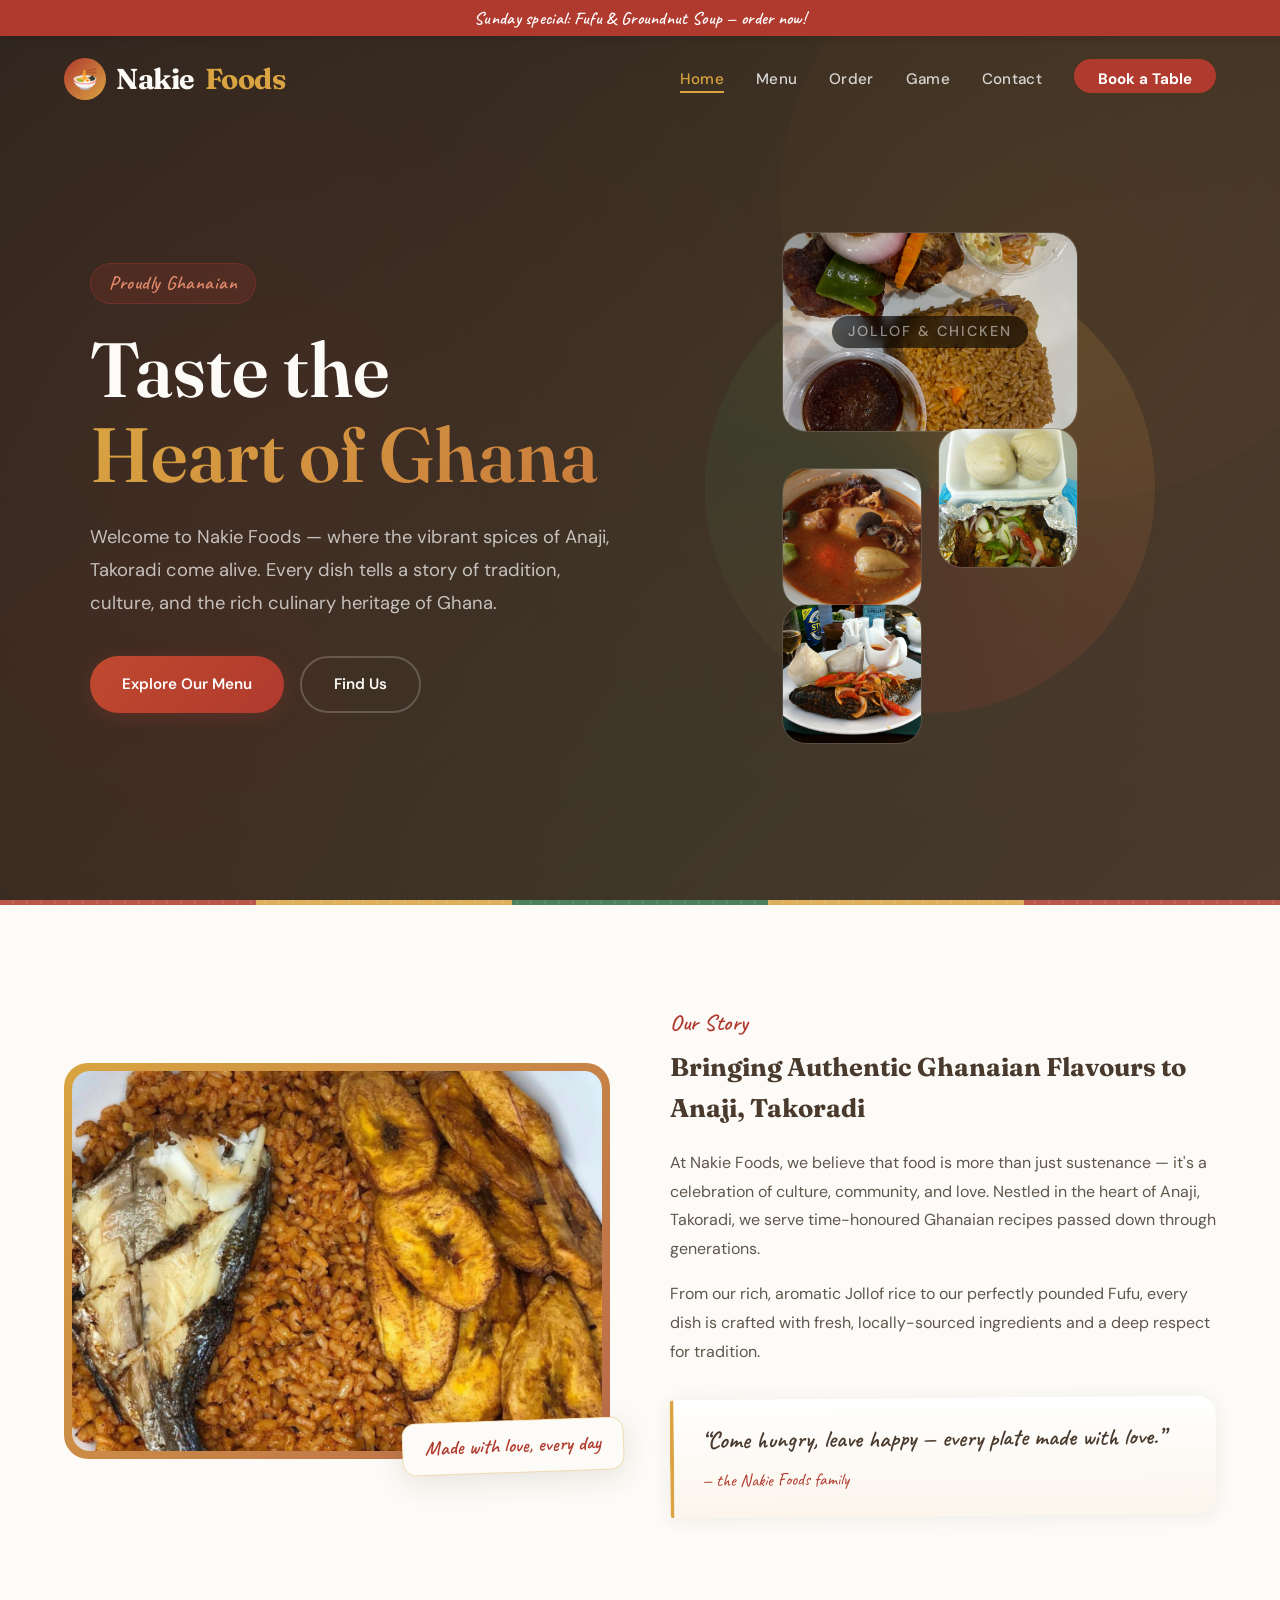
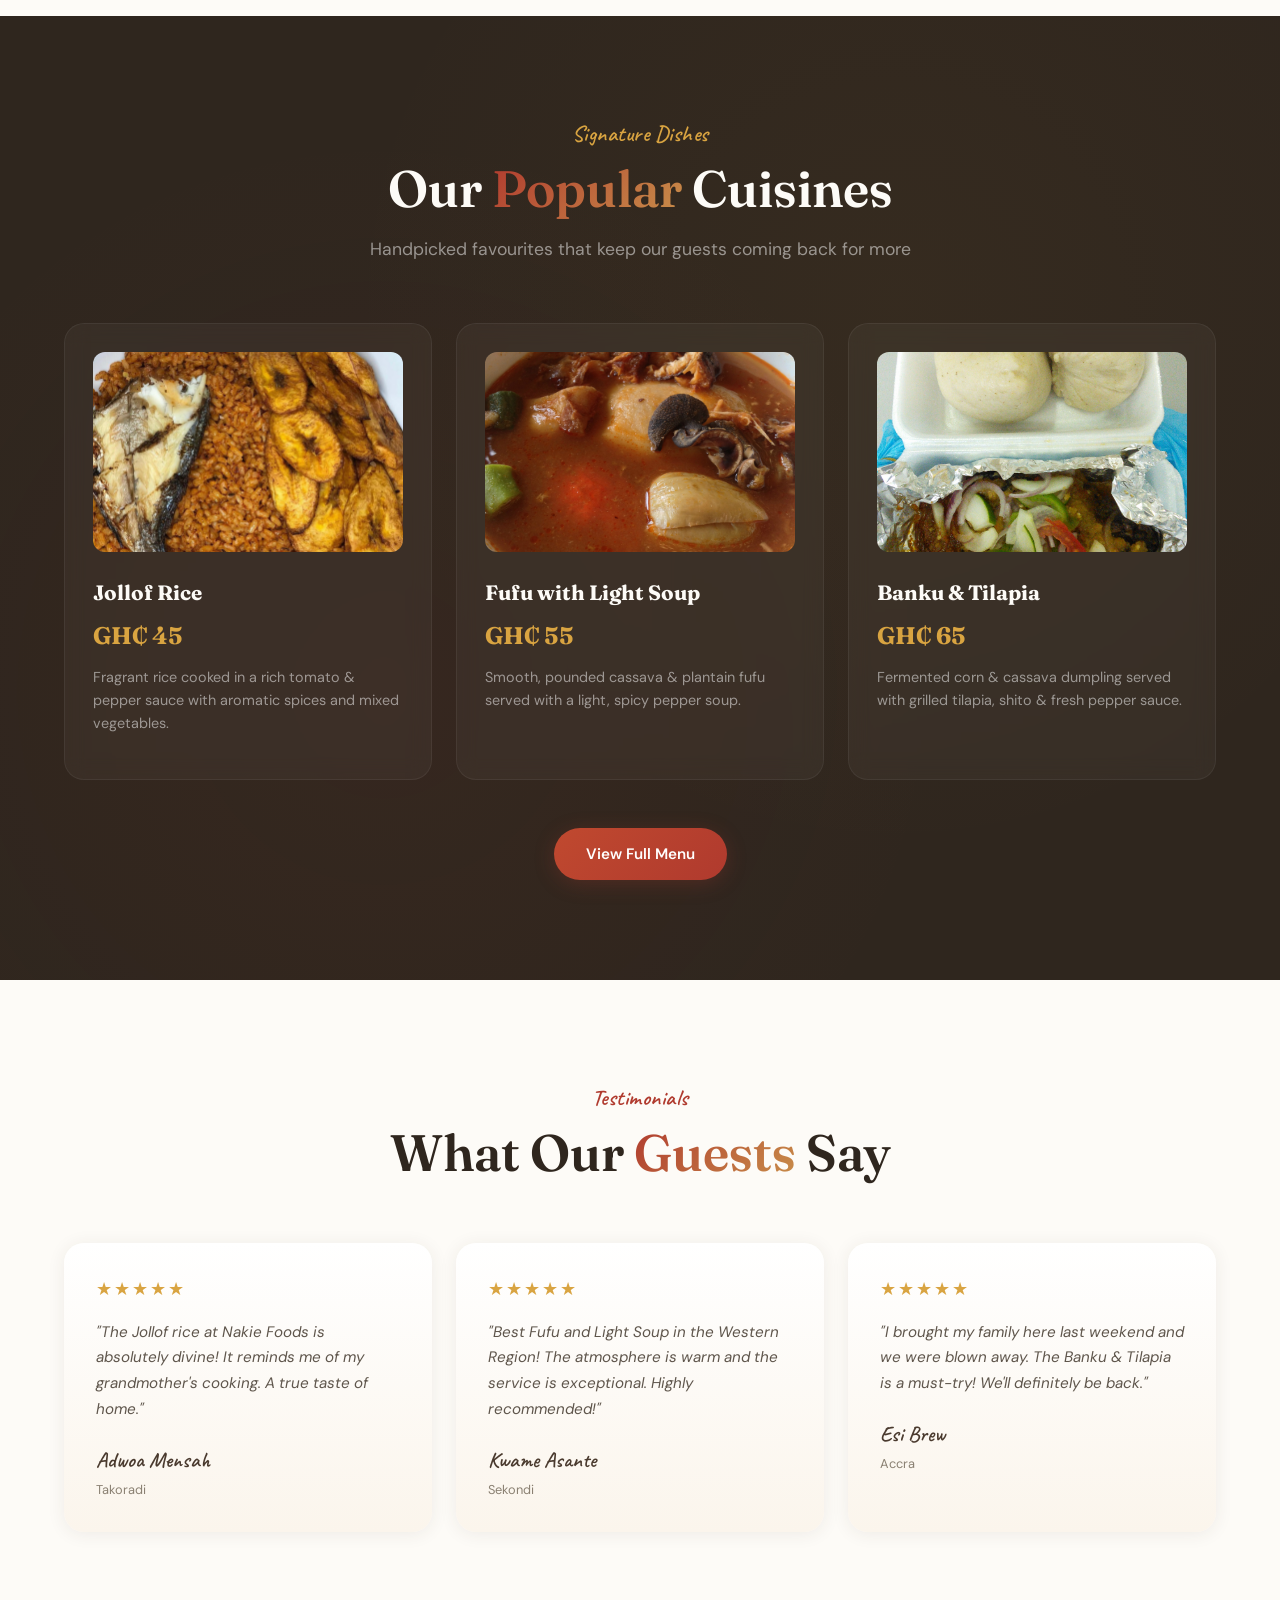
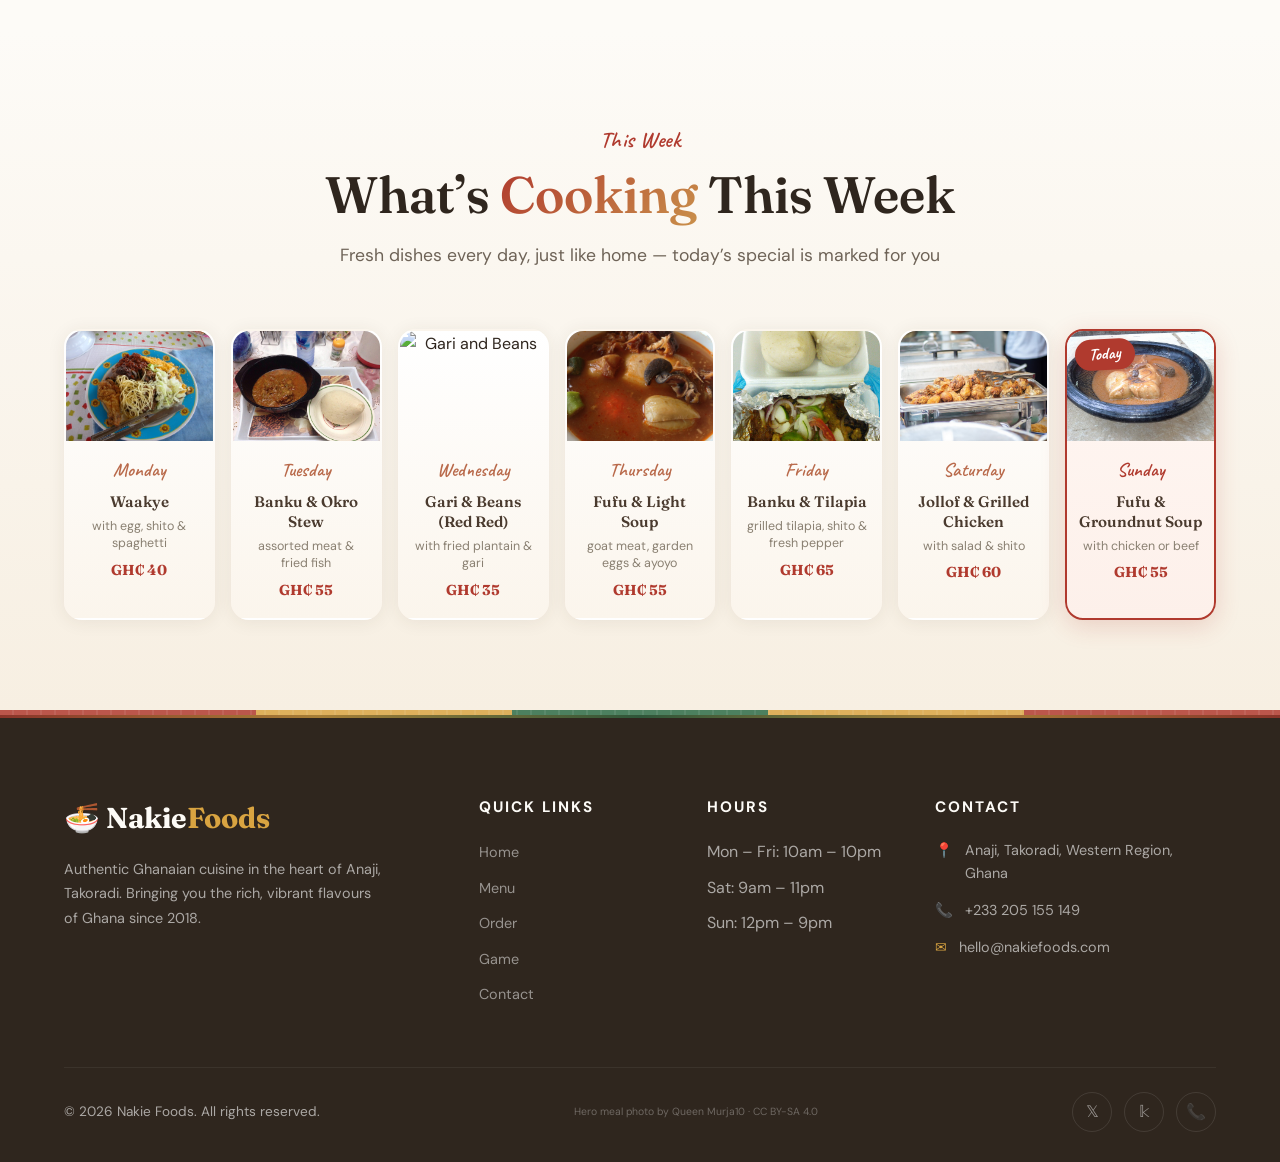
==== commit 58cd8ae8: "Add floating WhatsApp button and smart weekly promo bar - Floating WhatsApp chat button on every pag" ====
--- a/index.html
+++ b/index.html
@@ -8,6 +8,10 @@
   <link rel="stylesheet" href="css/style.css">
 </head>
 <body>
+
+<div class="promo-bar" id="promoBar">
+  <span id="promoText">Order on WhatsApp: +233 205 155 149</span>
+</div>
 
 <div class="loader" id="loader">
   <div class="loader-spinner"></div>
--- a/css/style.css
+++ b/css/style.css
@@ -111,7 +111,7 @@
 /* ─── NAV ─── */
 .nav {
   position: fixed;
-  top: 0;
+  top: 36px;
   left: 0;
   right: 0;
   z-index: 9999;
@@ -291,7 +291,7 @@
   grid-template-columns: 1fr 1fr;
   gap: 60px;
   align-items: center;
-  padding: 120px 0 80px;
+  padding: 156px 0 80px;
 }
 
 .hero-text .badge {
@@ -888,7 +888,7 @@
   background: linear-gradient(135deg, var(--black) 0%, #3A2E23 100%);
   position: relative;
   overflow: hidden;
-  padding-top: 80px;
+  padding-top: 116px;
 }
 .page-hero::before {
   content: '';
@@ -1415,6 +1415,73 @@
   padding-top: 8px;
 }
 
+/* ─── PROMO BAR ─── */
+.promo-bar {
+  position: fixed;
+  top: 0;
+  left: 0;
+  right: 0;
+  height: 36px;
+  z-index: 10000;
+  display: flex;
+  align-items: center;
+  justify-content: center;
+  background: var(--red);
+  color: #fff;
+  font-family: var(--font-alt);
+  font-size: 1.1rem;
+  font-weight: 600;
+  letter-spacing: 0.3px;
+  text-align: center;
+  padding: 0 16px;
+  box-shadow: 0 2px 8px rgba(0,0,0,0.12);
+}
+
+/* ─── FLOATING WHATSAPP ─── */
+.wa-float {
+  position: fixed;
+  bottom: 22px;
+  right: 22px;
+  z-index: 9998;
+  width: 58px;
+  height: 58px;
+  border-radius: 50%;
+  background: #25D366;
+  display: flex;
+  align-items: center;
+  justify-content: center;
+  box-shadow: 0 6px 20px rgba(37,211,102,0.4);
+  transition: all var(--transition);
+}
+.wa-float:hover {
+  transform: translateY(-3px) scale(1.05);
+  box-shadow: 0 10px 28px rgba(37,211,102,0.5);
+}
+.wa-float svg {
+  width: 30px;
+  height: 30px;
+  fill: #fff;
+}
+.wa-float .wa-tip {
+  position: absolute;
+  right: 68px;
+  top: 50%;
+  transform: translateY(-50%) translateX(6px);
+  background: var(--black);
+  color: var(--cream);
+  font-size: 0.8rem;
+  padding: 6px 12px;
+  border-radius: 8px;
+  white-space: nowrap;
+  opacity: 0;
+  pointer-events: none;
+  transition: all var(--transition);
+}
+.wa-float:hover .wa-tip {
+  opacity: 1;
+  transform: translateY(-50%) translateX(0);
+}
+
 /* ─── RESPONSIVE ─── */
 @media (max-width: 968px) {
   .delivery-cards { grid-template-columns: 1fr; }
@@ -1438,7 +1505,7 @@
   .hamburger { display: flex; }
   .nav-links {
     position: fixed;
-    top: 0;
+    top: 36px;
     right: -100%;
     width: 280px;
     height: 100vh;
